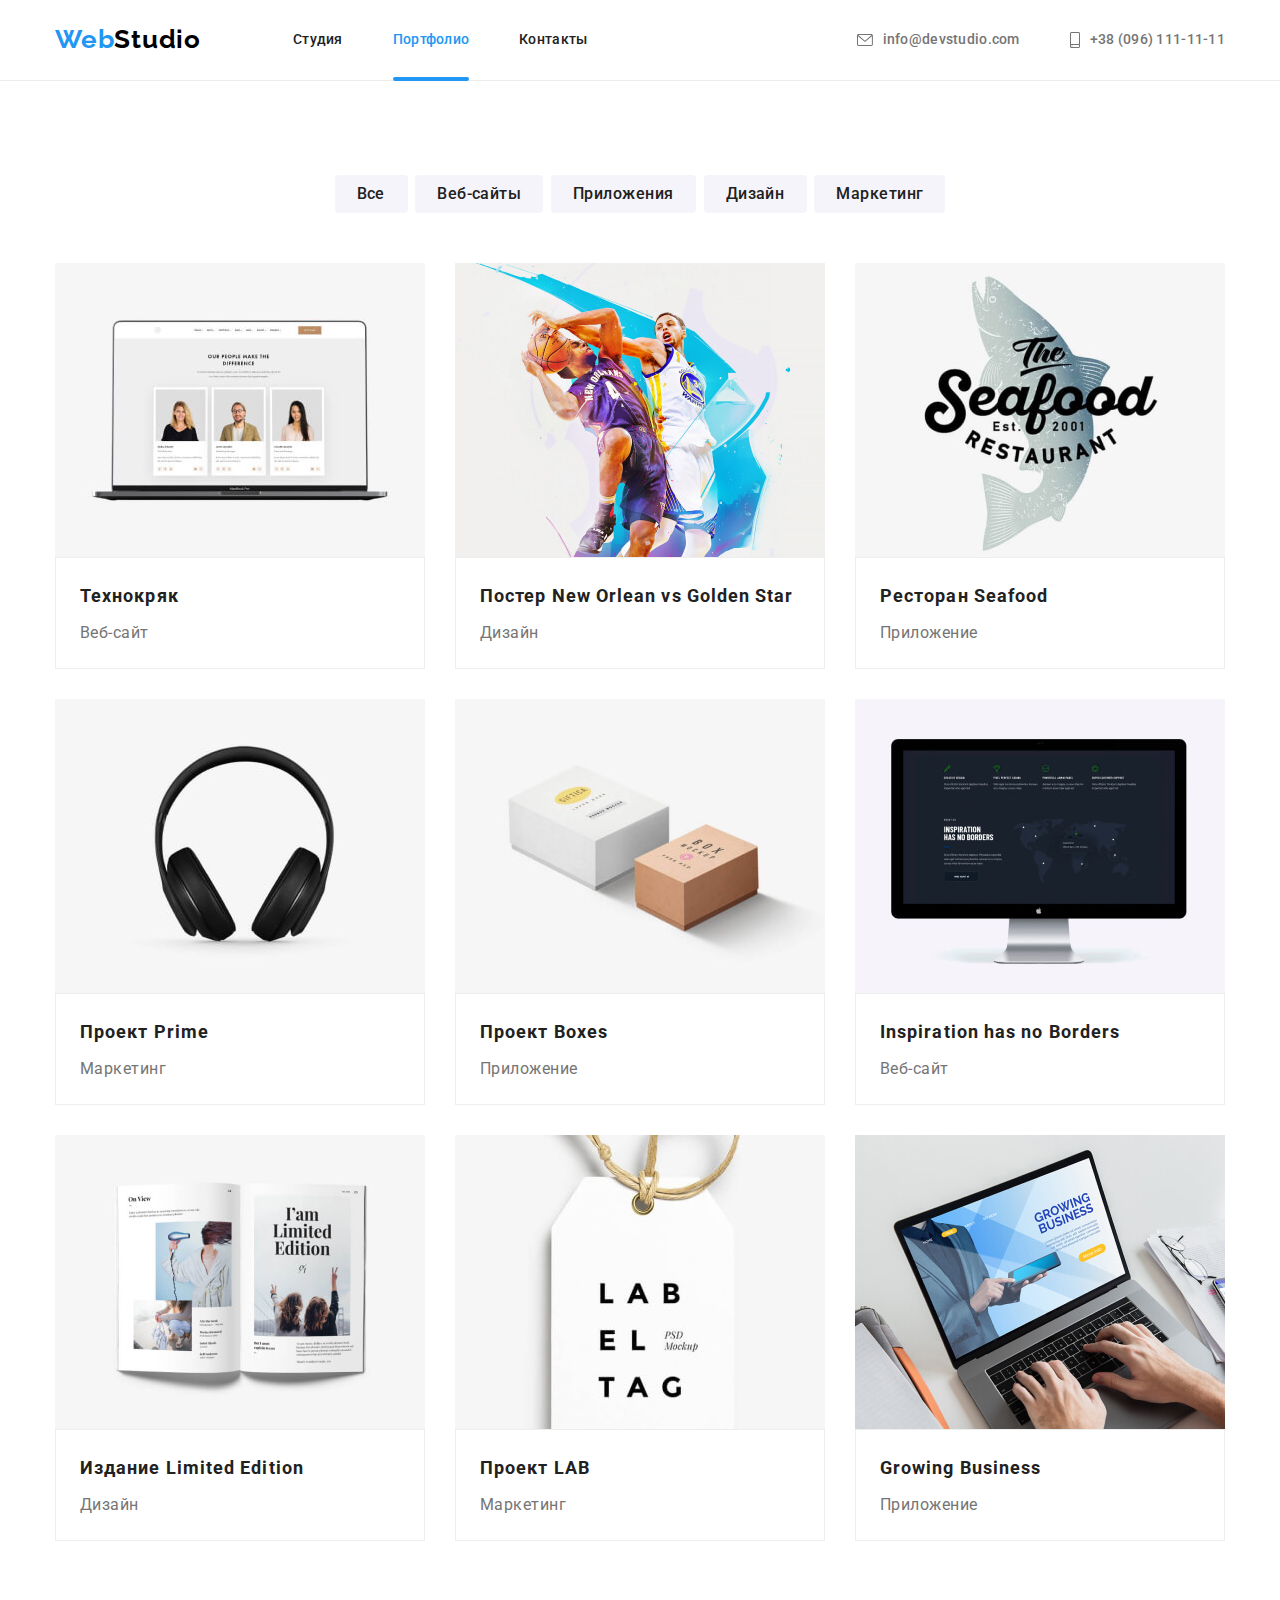
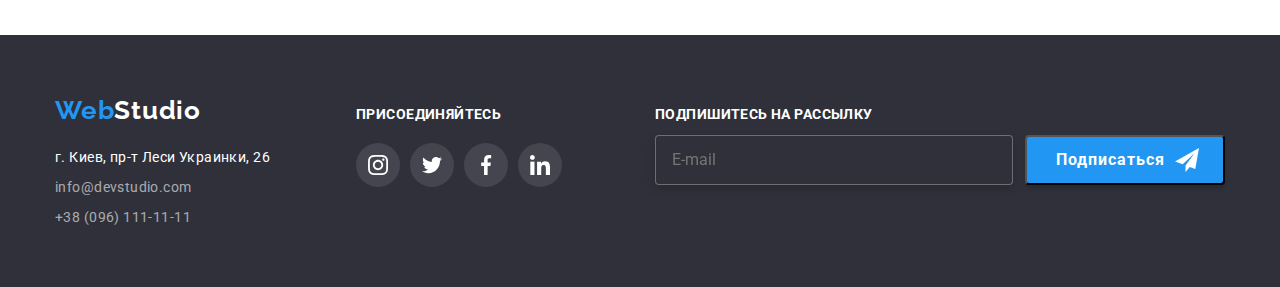
==== portfolio.html @ 071e359e "старт" ====
<!DOCTYPE html>
<html lang="ru">
  
<head>
  <meta charset="UTF-8"/>
  <meta name="viewport" content="width=device-width, 
  initial-scale=1.0"/>
  <title>Portfolio</title>
  <link rel="stylesheet" 
  href="https://cdnjs.cloudflare.com/ajax/libs/modern-normalize/1.0.0/modern-normalize.min.css">
  <link rel="preconnect" 
  href="https://fonts.gstatic.com"/>
  <link
    href="https://fonts.googleapis.com/css2?family=Oleo+Script&family=Raleway:wght@700&family=Roboto:wght@400;500;700&display=swap"
    rel="stylesheet"/>
  <link 
  rel="stylesheet" 
  href="./css/common.css" 
  />
  <link rel="stylesheet" 
  href="./css/portfolio.css" 
  />
</head>

<body class="page">
  <!-- Шапка сайта -->
  <header class="page-header">

    <div class="container">
    <nav class="nav">

      <a href="/" lang="en" class="logo link">
        <span class="logo-web">Web</span>Studio</a>
                <!--Навигация на другие страницы-->
      <ul class="nav-list list">
        <li class="nav-list-item">
          <a href="./index.html" class=" nav-link link">
            Студия</a>
        </li>
        <li class="nav-list-item">
          <a href="./portfolio.html" class="nav-link link current">
            Портфолио</a>
        </li>
        <li class="nav-list-item">
          <a href="" class="nav-link link">
            Контакты</a>
        </li>
      </ul>
         
    </nav>
    <!--контакты-->
     <address class="address">
       <ul class="address-list list">
          <li class="address-list-item">
        <!-- Ссылка на адрес электронной почты  -->
        <a href="mailto:info@devstudio.com" 
        class="link-mail">
        <svg class="icon-mail">
          <use href="./images/sprite.svg#icon-mail"></use>
        </svg>
          info@devstudio.com</a>
          </li>
          <li class="address-list-item">
        <!-- Ссылка на телефонный номер -->
        <a href="tel:+380961111111" 
        class="link-tel">
        <svg class="icon-tel">
          <use href="./images/sprite.svg#icon-smartphone"></use>
        </svg>
          +38 (096) 111-11-11</a>
          </li>
    </ul>
  </address>
  </div>

  </header>

  <main class="main">
    <!-- фильтр -->
      <section class="portfolio">
          <div class="container">
              <!-- filtr -->
              <div class=" fil">
                  <h1 class="visually-hidden">Фильтр проектов</h1>
                
                  <ul class="fil-list list">
                    <li class="fil-list-item ">
                      <button class="fil-btn fil-all" type="button">
                        Все
                      </button>
                    </li>
                    <li class="fil-list-item">
                      <button class="fil-btn fil-web" type="button">
                        Веб-сайты
                      </button>
                    </li>
                    <li class="fil-list-item">
                      <button class="fil-btn fil-applic" type="button">
                        Приложения
                      </button>
                    </li>
                    <li class="fil-list-item">
                      <button class="fil-btn fil-design" type="button">
                        Дизайн
                      </button>
                    </li>
                    <li class="fil-list-item">
                      <button class="fil-btn fil-market" type="button">
                        Маркетинг
                      </button>
                    </li>
                  </ul>
              </div>
              <!-- ==========  карточки   =========== -->
              <div class="proj">
                  <h2 class="visually-hidden">Портфолио</h2>
                
                  <ul class="proj-list list">
                    <!-- === a Монитор ноутбука с лицами === -->
                    <li class="proj-item">
                      <a class="proj-link link" href="#">
                        <div class="overlay">
                          <img src="./images/portfolio/imgtehno.jpg" 
                          alt="Монитор ноутбука с лицами" 
                          width="370" 
                          height="294" 
                          />
                          <p class="overlay-txt">
                            Технокряк это современная площадка распространения короновируса. Компании используют эту
                            платформу для цифрового шпионажа и атак на защищенные сервера конкурентов
                          </p>
                        </div>
                        

                        <div class="proj-text">
                          <h3 class="work-title">
                            Технокряк
                          </h3>
                          <p class="work-text">
                            Веб-сайт
                          </p>
                        </div>
                
                      </a>
                    </li>
                    <!-- === b Известные баскетболисты с мячем === -->
                    <li class="proj-item">
                      <a class="proj-link link" href="#">
                        <div class="overlay">
                          <img src="./images/portfolio/imgstar.jpg" 
                          alt="Известные баскетболисты с мячем" 
                          width="370" 
                          height="294" 
                          />
                          <p class="overlay-txt">
                            Технокряк это современная площадка распространения короновируса. Компании используют эту
                            платформу для цифрового шпионажа и атак на защищенные сервера конкурентов
                          </p>
                        </div>
                        

                        <div class="proj-text">
                          <h3 lang="en" class="work-title">
                            Постер New Orlean vs Golden Star</h3>
                          <p class="work-text">
                            Дизайн</p>
                        </div>
                
                      </a>
                    </li>
                    <!-- === c логотип ресторана сиафуд === -->
                    <li class="proj-item">
                      <a class="proj-link link" href="#">
                        <div class="overlay">
                          <img src="./images/portfolio/imgseafood.jpg" 
                          alt="логотип ресторана сиафуд" 
                          width="370" 
                          height="294" 
                          />
                          <p class="overlay-txt">
                            Технокряк это современная площадка распространения короновируса. Компании используют эту
                            платформу для цифрового шпионажа и атак на защищенные сервера конкурентов
                          </p>
                        </div>
                        

                        <div class="proj-text">
                          <h3 lang="en" class="work-title">
                            Ресторан Seafood</h3>
                          <p class="work-text">
                            Приложение</p>
                        </div>
                
                      </a>
                    </li>
                    <!-- === d наушники === -->
                    <li class="proj-item">
                      <a class="proj-link link" href="#">
                        <div class="overlay">
                          <img src="./images/portfolio/imgprime.jpg" 
                          alt="наушники" 
                          width="370" 
                          height="294" 
                          />
                          <p class="overlay-txt">
                            Технокряк это современная площадка распространения короновируса. Компании используют эту
                            платформу для цифрового шпионажа и атак на защищенные сервера конкурентов
                          </p>
                        </div>
                        

                        <div class="proj-text">
                          <h3 lang="en" class="work-title">
                            Проект Prime</h3>
                          <p class="work-text">
                            Маркетинг</p>
                        </div>
                
                      </a>
                    </li>
                    <!-- === e две коробки на белом фоне === -->
                    <li class="proj-item">
                      <a class=" proj-link link" href="#">
                        <div class="overlay">
                          <img src="./images/portfolio/imgboxes.jpg" 
                          alt="две коробки на белом фоне" 
                          width="370" 
                          height="294" 
                          />
                          <p class="overlay-txt">
                            Технокряк это современная площадка распространения короновируса. Компании используют эту
                            платформу для цифрового шпионажа и атак на защищенные сервера конкурентов
                          </p>
                        </div>                       
                        

                        <div class="proj-text">
                          <h3 lang="en" class="work-title">
                            Проект Boxes</h3>
                          <p class="work-text">
                            Приложение</p>
                        </div>
                
                      </a>
                    </li>
                    <!-- === f Монитор компа === -->
                    <li class="proj-item">
                      <a class="proj-link link" href="#">
                        <div class="overlay">
                          <img src="./images/portfolio/imgnobord.jpg" 
                          alt="Монитор компа" 
                          width="370" 
                          height="294" 
                          />
                          <p class="overlay-txt">
                            Технокряк это современная площадка распространения короновируса. Компании используют эту
                            платформу для цифрового шпионажа и атак на защищенные сервера конкурентов
                          </p>
                        </div>
                        

                        <div class="proj-text">
                          <h3 lang="en" class="work-title">
                            Inspiration has no Borders</h3>
                          <p class="work-text">
                            Веб-сайт</p>
                        </div>
                
                      </a>
                    </li>
                    <!-- === g раскрытый журнал === -->
                    <li class="proj-item">
                      <a class="proj-link link" href="#">
                        <div class="overlay">
                          <img src="./images/portfolio/imglimedit.jpg" 
                          alt="раскрытый журнал" 
                          width="370" 
                          height="294" 
                          />
                          <p class="overlay-txt">
                            Технокряк это современная площадка распространения короновируса. Компании используют эту
                            платформу для цифрового шпионажа и атак на защищенные сервера конкурентов
                          </p>
                        </div>
                       

                        <div class="proj-text">
                          <h3 lang="en" class="work-title">
                            Издание Limited Edition</h3>
                          <p class="work-text">
                            Дизайн
                          </p>
                        </div>
                
                      </a>
                    </li>
                    <!-- === h бирка на шнурке === -->
                    <li class="proj-item">
                      <a class="proj-link link" href="#">
                        <div class="overlay">
                          <img src="./images/portfolio/imglab.jpg" 
                          alt="бирка на шнурке" 
                          width="370" 
                          height="294" 
                          />
                          <p class="overlay-txt">
                            Технокряк это современная площадка распространения короновируса. Компании используют эту
                            платформу для цифрового шпионажа и атак на защищенные сервера конкурентов
                          </p>
                        </div>
                        

                        <div class="proj-text">
                          <h3 class="work-title">
                            Проект LAB
                          </h3>
                          <p class="work-text">
                            Маркетинг
                          </p>
                        </div>
                
                      </a>
                    </li>
                    <!-- === i Монитор ноутбука с приложением === -->
                    <li class="proj-item">
                      <a class="proj-link link" href="#">
                        <div class="overlay">
                          <img src="./images/portfolio/imgbusiness.jpg" 
                          alt="Монитор ноутбука с приложением" 
                          width="370" 
                          height="294" 
                          />
                          <p class="overlay-txt">
                            Технокряк это современная площадка распространения короновируса. Компании используют эту
                            платформу для цифрового шпионажа и атак на защищенные сервера конкурентов
                          </p>
                        </div>
                        

                        <div class="proj-text">
                          <h3 lang="en" class="work-title">
                            Growing Business
                          </h3>
                          <p class="work-text">
                            Приложение
                          </p>
                        </div>
                
                      </a>
                    </li>
                  </ul>
              </div>

          </div>


      </section>
  </main>
    <!-- Футер -->
    <footer class="footer">

      <div class="container footcontainer">
              <!-- футер лого  -->
          <div class="footlogaddress">
                <a href="/" lang="en" class="footer-logo link">
                  <span class="logo-web">Web</span>Studio
                </a>
                <div class="foot-nav">
                  <address class="footer-address">
                    <ul class="footer-address-list list">
                
                      <li class="footer-address-list-item-add">
                        <!-- Ссылка на адрес в гугл картах  -->
                        <a href="https://goo.gl/maps/7p2n6qCXevgdCQAM8" class="link-address">
                          г. Киев, пр-т Леси Украинки, 26
                        </a>
                      </li>
                
                      <li class="footer-address-list-item">
                        <!-- Ссылка на адрес электронной почты  -->
                        <a href="mailto:info@devstudio.com" class="foot-link-mail">
                          info@devstudio.com
                        </a>
                      </li>
                
                      <li class="footer-address-list-item">
                        <!-- Ссылка на телефонный номер -->
                        <a href="tel:+380961111111" class="foot-link-tel">
                          +38 (096) 111-11-11
                        </a>
                      </li>
                    </ul>
                  </address>
                </div>
          </div>
            <!--======= Ссылки в социальныж сетях ======== -->

          <div class="footsocial">
            <h3 class="footsocial-title">ПРИСОЕДИНЯЙТЕСЬ
            </h3>
            <ul class="footsocial-list list">
              <li class="footsocial-item">
                <a class="footsocial-link" href=" ">
                  <svg class="footsocial-icon">
                    <use href="./images/sprite.svg#icon-instagram">
                    </use>
                  </svg>
                </a>
              </li>
              <li class="footsocial-item">
                <a class="footsocial-link" href=" ">
                  <svg class="footsocial-icon">
                    <use href="./images/sprite.svg#icon-twitter">
                    </use>
                  </svg>
                </a>
              </li>
              <li class="footsocial-item">
                <a class="footsocial-link" href=" ">
                  <svg class="footsocial-icon">
                    <use href="./images/sprite.svg#icon-facebook">
                    </use>
                  </svg>
                </a>
              </li>
              <li class="footsocial-item">
                <a class="footsocial-link" href=" ">
                  <svg class="footsocial-icon">
                    <use href="./images/sprite.svg#icon-linkedin">
                    </use>
                  </svg>
                </a>
              </li>
            </ul>
          </div>

          <div class="footer-box">
              <form class="footer-form">
                <p class="footer-form-paragraph">
                  Подпишитесь на рассылку
                </p>
                <div class="footer-field">
                  <input type="email" name="email" 
                  id="email" class="input" placeholder="E-mail">
                  <button type="submit" class="footer-form-btn">
                    <span>Подписаться</span>
                    <svg class="icon-send">
                      <use href="./images/sprite.svg#icon-icon-send">
                      </use>
                    </svg>
                  </button> 
                </div>
                
              </form>
          </div>
      </div>
           
    </footer>
  </body>
</html>
---- css/common.css ----
:root {
  /*цвет основного текста #757575*/
  --primary-text-color: #757575;
  /* вторичный цвет  #212121 */
  --title-text-color: #212121;
  /* акцент #2196F3*/
  --accent-color: #2196f3;
  /* ==== белый цвет ======= */
  --primary-white-color: #ffffff;

  --main-font: 'Roboto', sans-serif;

  --secondary-font: 'Raleway', 'Oleo Script', sans-serif;
}
/* ============ body ========== */
body {
  background-color: var(--primary-white-color);
  color: var(--primary-text-color);
  font-family: var(--main-font);
}
/* *,
      ::after,
      ::before {margin: 0; padding: 0;}
       */
/* ul {
  list-style: none;
  text-decoration: none;
}
a {
  text-decoration: none;
  list-style: none;
} */
.list {
  list-style: none;
}
.link {
  text-decoration: none;
}

h1,
h2,
h3,
h4,
h5,
h6 {
  margin: 0;
}

ul,
ol {
  margin: 0;
  padding: 0;
}

p {
  margin: 0;
}
img {
  display: block;
}

.container {
  width: 1200px;
  /* padding: 0 15px; */
  padding-left: 15px;
  padding-right: 15px;
  margin: 0 auto;
  /* outline: 1px solid; */
  /* padding-bottom: 94px; */
}
.section {
  /* outline: 1px solid; */
  /* margin-bottom: 94px; */
  /* padding-top: 94px; */
  /* padding-bottom: 94px; */
}
.portfolio {
  padding-top: 94px;
  padding-bottom: 94px;
  /* border-left: 0px;
  border-right: 0px;
  border-top: 1px solid #ececec; */
}
/* ================ Heder ==================== */
.page-header .container {
  display: flex;
  align-items: center;
}

.page-header {
  border-bottom: 1px solid #ececec;
}

/* width: 1222px; 
    min-height: 105px;
    margin: 0 auto; */

.page-header .logo {
  margin-right: 93px;
}
.nav {
  display: flex;
  align-items: center;
  /* justify-content: space-between; */
}

.logo {
  display: block;
  width: 145px;
  padding-top: 24px;
  border: 0px;
  padding-bottom: 25px;
}
/* display: flex; */
.nav-list {
  display: flex;
  border: 0px;
  padding-top: 32px;
  padding-bottom: 32px;
  /* margin-left: 93px; */
}
.nav-list-item:not(:last-child) {
  margin-right: 50px;
}
.page-header .address {
  /* display: flex;*/
  margin-left: auto;
}

.address-list {
  display: flex;

  border: 0px;
  padding-top: 32px;
  padding-bottom: 32px;
  transition: color 250ms cubic-bezier(0.4, 0, 0.2, 1);
}
.address-list-item:not(:last-child) {
  margin-right: 50px;
}
/* =========logo========== */

.logo {
  font-family: var(--secondary-font);
  font-style: normal;
  font-weight: 700;
  font-size: 26px;
  line-height: 1.19;
  letter-spacing: 0.03em;
  color: #000000;
}
.logo-web {
  font-family: var(--secondary-font);
  font-style: normal;
  font-weight: 700;
  font-size: 26px;
  line-height: 1.19;
  letter-spacing: 0.03em;
  color: var(--accent-color);
}
/* =========logo end ========== */

/* ============ site-nav ============ */
.nav-list .link {
  display: block;
  font-weight: 500;
  font-size: 14px;
  line-height: 1.14;
  letter-spacing: 0.02em;
  color: var(--title-text-color);
  text-decoration: none;
  transition: color 250ms cubic-bezier(0.4, 0, 0.2, 1);
}

.nav-list .link:hover,
.nav-list .link:focus,
.nav-list .link:active,
.nav-list .link.current {
  color: var(--accent-color);
  /* transition: 250ms cubic-bezier(0.4, 0, 0.2, 1); */
}

.nav-list .link.current {
  position: relative;
  color: var(--accent-color);
}

.nav-list .link.current:before {
  opacity: 1;
}
/* ====== полоса под навигацией ======= */
.nav-list .link::before {
  content: '';
  display: inline-block;
  align-items: center;
  position: absolute;
  opacity: 0;
  left: 0px;
  bottom: -33px;
  width: 100%;
  height: 4px;
  background-color: var(--accent-color);
  border-radius: 2px;
}
/* ====== полоса под навигацией с анимацией при ховер ======= */
.nav-link {
  position: relative;

  display: block;
  /* padding: ; */
  color: currentColor;
  transition: color 250ms cubic-bezier(0.4, 0, 0.2, 1);
}

.nav-link::after {
  content: '';

  position: absolute;

  left: 0;
  bottom: -33px;
  display: block;
  width: 100%;
  height: 4px;
  border-radius: 2px;
  background-color: var(--accent-color);

  /* display: none; */
  /* opacity: 0; */
  transform: scale(0, 0);
  transition: transform 250ms cubic-bezier(0.4, 0, 0.2, 1);
}

.nav-link:hover::after,
.nav-link:focus:after {
  /* display: block; */
  /* opacity: 1; */
  /* width: 100%; */
  transform: scale(1, 1);
}

.link-mail {
  display: flex;
  font-style: normal;
  font-weight: 500;
  font-size: 14px;
  line-height: 1.14;
  letter-spacing: 0.02em;
  color: var(--primary-text-color); /*цвет основного текста #757575*/
  text-decoration: none;
  align-items: center;
  transition: color 250ms cubic-bezier(0.4, 0, 0.2, 1);
}

.icon-mail {
  display: block;
  width: 16px;
  height: 12px;
  fill: #757575;
  margin-right: 10px;
  transition: fill 250ms cubic-bezier(0.4, 0, 0.2, 1);
}

.link-tel {
  display: flex;
  font-style: normal;
  font-weight: 500;
  font-size: 14px;
  line-height: 1.14;
  letter-spacing: 0.02em;
  color: var(--primary-text-color); /*цвет основного текста #757575*/
  text-decoration: none;
  align-items: center;
  transition: color 250ms cubic-bezier(0.4, 0, 0.2, 1);
}

.icon-tel {
  display: block;
  width: 10px;
  height: 16px;
  margin-right: 10px;
  fill: #757575;
  transition: fill 250ms cubic-bezier(0.4, 0, 0.2, 1);
}
.address-list .link-mail:hover,
.address-list .link-mail:focus {
  color: var(--accent-color);
}

.address-list .link-tel:hover,
.address-list .link-tel:focus {
  color: var(--accent-color);
}

.icon-mail,
.icon-tel {
  fill: currentColor;
}

/* .address-list .icon-tell:focus,
.address-list .icon-tell:hover {
  fill: var(--accent-color);
}
.address-list .icon-mail:hover,
.address-list .icon-mail:focus {
  fill: var(--accent-color);
} */
/* .link-mail,
.link-tel:hover,
.link-mail,
.link-tel:focus {
  fill: var(--accent-color);
} */
.address-list .address-list-item {
  display: flex;
  align-items: center;
}

/* .link-mail,
.link-tel:hover,
.link-mail,
.link-tel :focus {
  color: var(--accent-color);
} */
/* .nav-list .link.current {
  color: var(--accent-color);
} */
/* ============ site-nav end ============ */

/* ================ Heder end ==================== */

/* =========== hero ============== */
/* перенесены в файл "main" этой же папки  */
/* =========== hero end ============== */
.visually-hidden {
  position: absolute;
  width: 1px;
  height: 1px;
  margin: -1px;
  border: 0;
  padding: 0;

  white-space: nowrap;
  clip-path: imset(100%);
  clip: rect(0 0 0 0);
}
/*== приемущества и особенности skill =====*/
/* перенесены в файл "main" этой же папки  */
/* ============ end sill =========== */

/* =====--Примеры работ--====== */
/* перенесены в файл "main" этой же папки  */
/* =====--Примеры работ end--====== */

/* ========== команда team ========== */
/* перенесены в файл "main" этой же папки  */
/* =====-- команда team end--====== */

/* =========-- Футер --=========== */
.footer {
  background-color: #2f303a;
  /* height: 252px;
  width: auto;*/

  padding-top: 60px;
  padding-bottom: 60px;
  /* outline: 3px solid; */
  /* display: block; */
}

.footcontainer {
  /* display: block; */
  align-items: baseline;
  /* margin-top: 0px; */
  /* height: 252px; */
  /* align-items: center; */
  display: flex;
  /* outline: 3px solid;  */
}

/* .footcontainer {
  outline: 3px solid;
} */

.footer-logo {
  margin-bottom: 20px;
  display: block;
  width: 145px;
  border: 0px;
  height: 31px;

  /* outline: 3px solid; */
  /* padding-top: 60px; */

  font-family: var(--secondary-font);
  font-style: normal;
  font-weight: 700;
  font-size: 26px;
  line-height: 1.19;
  letter-spacing: 0.03em;
  color: var(--primary-white-color);
}

.foot-nav {
  /* min-width: 231px;

  display: flex;
  align-items: center; */

  /* outline: 3px solid; */
}

.footer-address-list {
  min-height: 81px;
  /* padding-bottom: 60px; */

  /* outline: 3px solid; */
}
.footer-address-list-item:nth-last-child(2) {
  /* background-color: orange; */
  margin: 9px 0;
  padding: 0;
  border: 0;

  /* outline: 3px solid; */
}
.link-address {
  display: block;
  font-style: normal;
  font-weight: 400;
  font-size: 14px;
  line-height: 1.71;
  letter-spacing: 0.03em;
  text-decoration: none;
  color: var(--primary-white-color);
  width: 231px;
  height: 21px;
}

.foot-link-mail {
  display: block;
  font-style: normal;
  font-weight: 400;
  font-size: 14px;
  line-height: 1.71;
  letter-spacing: 0.03em;
  text-decoration: none;
  color: rgba(255, 255, 255, 0.6);
  width: 231px;
  height: 21px;
}
.foot-link-tel {
  display: block;
  font-style: normal;
  font-weight: 400;
  font-size: 14px;
  line-height: 1.71;
  letter-spacing: 0.03em;
  text-decoration: none;
  color: rgba(255, 255, 255, 0.6);
  width: 231px;
  height: 21px;
}

.footlogaddress {
  /* padding-top: 60px;
  padding-bottom: 60px; */
  /* height: 252px; */
  display: inline-block;
  /* outline: 1px solid; */
}

.footsocial {
  width: 206px;
  min-height: 80px;
  display: inline-block;
  margin-left: 70px;
  /* margin-top: 72px; */
  /* margin-bottom: 100px; */
  /* padding-bottom: 100px; */
  /* outline: 1px solid; */
}

.footsocial-title {
  font-weight: 700;
  font-size: 14px;
  line-height: 1.14;
  letter-spacing: 0.03em;
  text-transform: uppercase;
  margin-bottom: 20px;
  color: var(--primary-white-color);
  /* outline: 1px solid; */
}

.footsocial-icon {
  width: 20px;
  height: 20px;
  fill: var(--primary-white-color);
}

.footsocial-list {
  display: flex;

  justify-content: space-between;
  /* margin-bottom: 100px; */
}

.footsocial-link {
  display: flex;
  width: 44px;
  height: 44px;
  justify-content: center;
  align-items: center;
  background: rgba(255, 255, 255, 0.1);
  border-radius: 50%;
  transition: 250ms cubic-bezier(0.4, 0, 0.2, 1);
}
/* ========== подпишись ========= */
.footer-box {
  display: block;
  margin-left: 93px;
}
.footer-form {
  /* margin-bottom: 12px; */

  font-family: Roboto;
  font-style: normal;
  font-weight: normal;
  font-size: 16px;
  line-height: 1.25;
  /* display: flex; */
  align-items: center;
  letter-spacing: 0.03em;

  color: rgba(255, 255, 255, 0.6);
}
.footer-field {
  display: flex;
  margin-top: 12px;
  align-items: center;
  position: relative;
}
.footer-form-paragraph {
  font-style: 400;
  font-weight: 700;
  font-size: 14px;
  line-height: 1.14px;
  letter-spacing: 0.03em;
  text-transform: uppercase;
  margin-bottom: 20px;
  color: var(--primary-white-color);
}
.input {
  border: 1px solid rgba(255, 255, 255, 0.3);
  box-sizing: border-box;
  filter: drop-shadow(0px 4px 4px rgba(0, 0, 0, 0.15));
  border-radius: 4px;
  width: 358px;
  height: 50px;
  background-color: #2f303a;
  padding: 15px 16px;
  color: rgba(255, 255, 255, 0.6);
}

/* .footer-field:focus-within {

} */
/* .label {
  position: absolute;
  padding: 15px 16px;
  color: rgba(255, 255, 255, 0.6);
  transition: transform 250ms cubic-bezier(0.4, 0, 0.2, 1);
} */


/* .input:focus + .label {
  transform: translateY(-16px);
} */
/* .footer-field:focus-within .label {
  transform: translateY(-16px);
}
.input:not(:placeholder-shown) + .label {
   transform: translateY(-16px);
} */
.footer-form-btn {
  width: 200px;
  height: 50px;
  background: #2196f3; 
  box-shadow: 0px 4px 4px rgba(0, 0, 0, 0.15);
  border-radius: 4px;
  padding-top: 10px;
  padding-bottom: 10px;
  padding-left: 29px;
  display: flex;
  align-items: center;
  text-align: center;
  letter-spacing: 0.06em;

  color: #ffffff;
  margin-left: 12px;

  font-family: Roboto;
  font-style: normal;
  font-weight: bold;
  font-size: 16px;
  line-height: 1.875;
}
.icon-send {
  width: 24px;
  height: 24px;
  margin-left: 10px;
  fill: white;
  

}
}
/* =========-- Футер end --=========== */

/* ==============WORK=========== */

.navigation-list-link.current {
  color: var(--accent-color);
}

.footsocial-link:hover,
.footsocial-link:focus {
  background-color: var(--accent-color);
  cursor: pointer;
  display: flex;
  align-items: center;
  letter-spacing: 0.03em;
  font-family: Roboto;
  font-style: normal;
  font-weight: normal;
  font-size: 16px;
  line-height: 1.25;
}
/* =======portfolio filtr=========== */
/* .portfolio-list {
  display: flex;
} */

/* projects */
---- css/portfolio.css ----
/* .portfolio {
  margin: 94px 0;
  border: 0;
} */
/* ===============filtr========== */
.fil {
  width: 611px;
  height: 54px;
  border: 0;
  margin: 0 auto 34px;
}
.fil-list {
  display: flex;
  border: 0;

  /* height: 54px; */
  justify-content: space-between;
}

.fil-all {
  min-width: 73px;
}

.fil-web {
  min-width: 128px;
}

.fil-applic {
  min-width: 145px;
}

.fil-design {
  min-width: 103px;
}
.fil-market {
  min-width: 130px;
}
.fil-btn {
  height: 38px;
  cursor: pointer;
  border: 0;
  border-radius: 4px;
  padding: 6px 22px;

  /* height: 38; */

  font-weight: 500;
  font-size: 16px;
  line-height: 1.625;
  letter-spacing: 0.03em;
  text-align: center;

  display: flex;
  justify-content: space-between;
  color: var(--title-text-color);
  background-color: #f5f4fa;
  transition: 250ms cubic-bezier(0.4, 0, 0.2, 1);
}
.fil-list :hover,
.fil-list :focus {
  color: var(--primary-white-color);
  background-color: var(--accent-color);
  border-radius: 4px;
  border: 0;
  box-shadow: 0px 3px 1px rgba(0, 0, 0, 0.1), 0px 1px 2px rgba(0, 0, 0, 0.08),
    0px 2px 2px rgba(0, 0, 0, 0.12);
}
/* ===============filtr end========== */
/* ===============project================ */
.proj-list {
  display: flex;
  flex-wrap: wrap;
  margin-left: -30px;
  margin-top: -30px;
}
.proj-list > .proj-item {
  margin-left: 30px;
  margin-top: 30px;
  flex-basis: calc(100% / 3 -30px);
  border: 0;
  display: block;
  /* box-sizing: border-box; */
}
.proj-text {
  border: 01px solid #eeeeee;
  padding: 20px 24px;
}
.work-text {
  border: 0;
  margin-top: 4px;
}
.work-title {
  font-weight: 700;
  font-size: 18px;
  line-height: 2;
  letter-spacing: 0.06em;
  color: var(--title-text-color);
}

.work-text {
  font-weight: 400;
  font-size: 16px;
  line-height: 1.87;
  letter-spacing: 0.03em;
  color: var(--primary-text-color);
}
.proj-link {
  display: inline-block;
}
.proj-link:hover,
.proj-link:focus {
  box-shadow: 0px 1px 1px rgba(0, 0, 0, 0.12), 0px 4px 4px rgba(0, 0, 0, 0.06),
    1px 4px 6px rgba(0, 0, 0, 0.16);
}
/* =======оверлей карточек======= */
.overlay {
  display: block;
  position: relative;
  overflow: hidden;
  /* */
  /* outline: 1px solid; */
}

.overlay-txt {
  position: absolute;
  top: 0;
  left: 0;
  width: 100%;
  height: 100%;

  padding: 63px 24px;

  background: rgba(33, 150, 243, 0.9);
  font-family: Roboto;
  font-style: normal;
  font-weight: normal;
  font-size: 18px;
  line-height: 1.56;
  letter-spacing: 0.03em;
  color: #ffffff;
  transform: translateY(100%);
  transition: transform 250ms cubic-bezier(0.4, 0, 0.2, 1);

  /* outline: 1px solid; */
}

.proj-link:hover .overlay-txt,
.proj-link:focus .overlay-txt {
  transform: translate(0%);
}
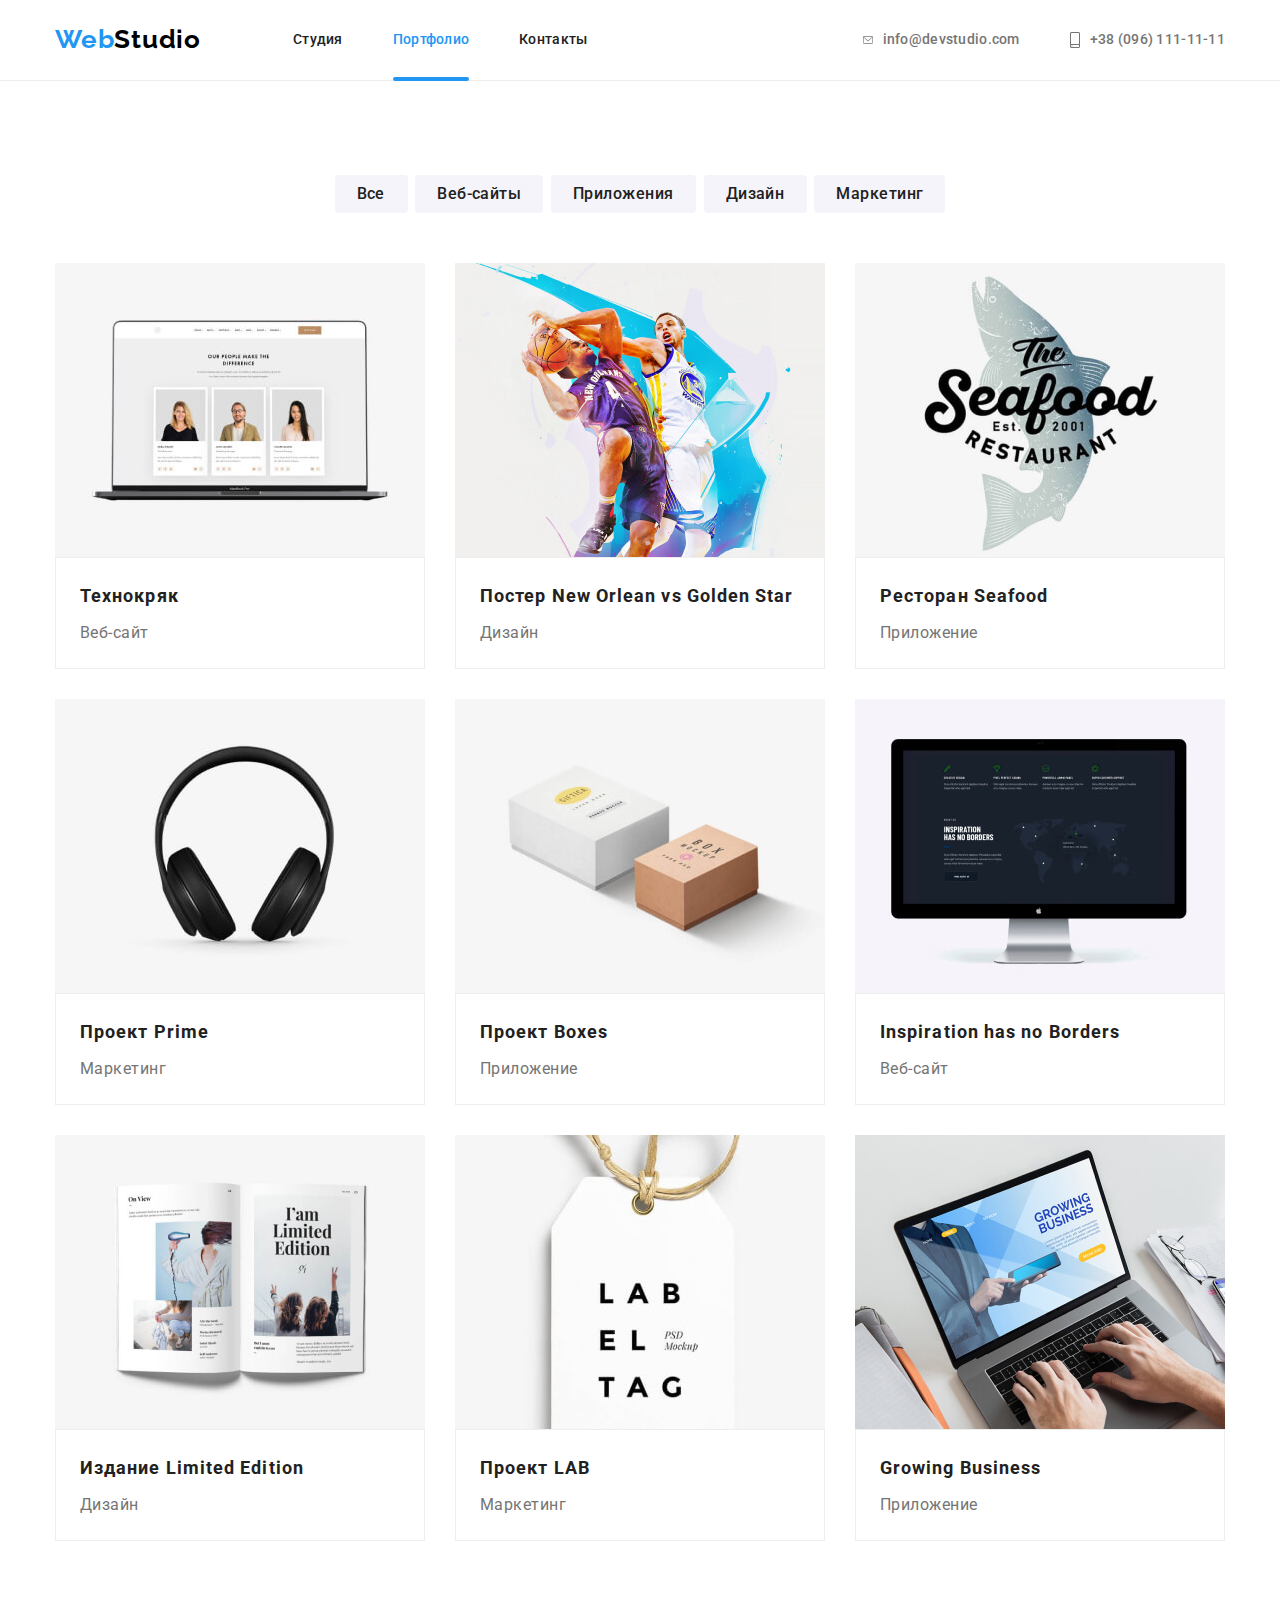
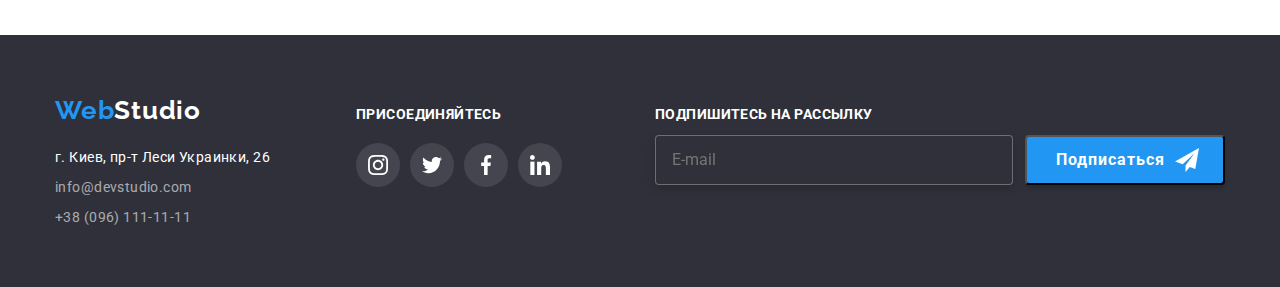
==== commit 3c4cffbd: "сасс" ====
--- a/portfolio.html
+++ b/portfolio.html
@@ -15,10 +15,10 @@
     rel="stylesheet"/>
   <link 
   rel="stylesheet" 
-  href="./css/common.css" 
+  href="./css/main.min.css" 
   />
   <link rel="stylesheet" 
-  href="./css/portfolio.css" 
+  href="./css/portfolio.min.css"
   />
 </head>
 
@@ -85,27 +85,27 @@
                 
                   <ul class="fil-list list">
                     <li class="fil-list-item ">
-                      <button class="fil-btn fil-all" type="button">
+                      <button class="btn-fil fil-all" type="button">
                         Все
                       </button>
                     </li>
                     <li class="fil-list-item">
-                      <button class="fil-btn fil-web" type="button">
+                      <button class="btn-fil fil-web" type="button">
                         Веб-сайты
                       </button>
                     </li>
                     <li class="fil-list-item">
-                      <button class="fil-btn fil-applic" type="button">
+                      <button class="btn-fil fil-applic" type="button">
                         Приложения
                       </button>
                     </li>
                     <li class="fil-list-item">
-                      <button class="fil-btn fil-design" type="button">
+                      <button class="btn-fil fil-design" type="button">
                         Дизайн
                       </button>
                     </li>
                     <li class="fil-list-item">
-                      <button class="fil-btn fil-market" type="button">
+                      <button class="btn-fil fil-market" type="button">
                         Маркетинг
                       </button>
                     </li>
@@ -442,7 +442,7 @@
                 <div class="footer-field">
                   <input type="email" name="email" 
                   id="email" class="input" placeholder="E-mail">
-                  <button type="submit" class="footer-form-btn">
+                  <button type="submit" class="btn-footer-form">
                     <span>Подписаться</span>
                     <svg class="icon-send">
                       <use href="./images/sprite.svg#icon-icon-send">
--- a/css/main.min.css
+++ b/css/main.min.css
@@ -0,0 +1,2 @@
+.visually-hidden{position:absolute !important;clip:rect(1px 1px 1px 1px);clip:rect(1px, 1px, 1px, 1px);clip-path:imset(100%);padding:0 !important;border:0 !important;height:1px !important;width:1px !important;overflow:hidden;margin:-1px;white-space:nowrap}:root{--primary-text-color: #757575;--title-text-color: #212121;--accent-color: #2196f3;--primary-white-color: #ffffff;--main-font: 'Roboto', sans-serif;--secondary-font: 'Raleway', 'Oleo Script', sans-serif;--time-fn: cubic-bezier(0.4, 0, 0.2, 1)}body{background-color:var(--primary-white-color);color:var(--primary-text-color);font-family:var(--main-font)}.list{list-style:none}.link{text-decoration:none}h1,h2,h3,h4,h5,h6{margin:0}ul,ol{margin:0;padding:0}p{margin:0}img{display:block}.container{width:1200px;padding-left:15px;padding-right:15px;margin:0 auto}.hero-title{font-weight:900;font-size:44px;line-height:1.36;text-align:center;letter-spacing:0.06em;text-transform:uppercase;width:696px;margin:auto;color:var(--primary-white-color)}.logo{display:block;width:145px;border:0px;padding-top:24px;padding-bottom:25px;font-family:var(--secondary-font);font-style:normal;font-weight:700;font-size:26px;line-height:1.19;letter-spacing:0.03em;color:#000000}.logo-web{font-family:var(--secondary-font);font-style:normal;font-weight:700;font-size:26px;line-height:1.19;letter-spacing:0.03em;color:var(--accent-color)}.footer-logo{display:block;width:145px;border:0px;height:31px;margin-bottom:20px;font-family:var(--secondary-font);font-style:normal;font-weight:700;font-size:26px;line-height:1.19;letter-spacing:0.03em;color:var(--primary-white-color)}.nav{display:flex;align-items:center}.nav-link{position:relative;display:block;color:currentColor;transition:color 250ms var(--time-fn)}.nav-link::after{content:'';position:absolute;left:0;bottom:-33px;display:block;width:100%;height:4px;border-radius:2px;background-color:var(--accent-color);transform:scale(0, 0);transition:transform 250ms var(--time-fn)}.nav-link:hover::after,.nav-link:focus::after{transform:scale(1, 1)}.nav-list{display:flex;border:0px;padding-top:32px;padding-bottom:32px}.nav-list .link{display:block;font-weight:500;font-size:14px;line-height:1.14;letter-spacing:0.02em;color:var(--title-text-color);text-decoration:none;transition:color 250ms var(--time-fn)}.nav-list .link:hover,.nav-list .link:focus,.nav-list .link:active,.nav-list .link.current{color:var(--accent-color)}.nav-list .link.current{position:relative;color:var(--accent-color)}.nav-list .link.current:before{opacity:1}.nav-list .link::before{content:'';display:inline-block;align-items:center;position:absolute;opacity:0;left:0px;bottom:-33px;width:100%;height:4px;background-color:var(--accent-color);border-radius:2px}.nav-list-item:not(:last-child){margin-right:50px}.address-list{display:flex;border:0px;padding-top:32px;padding-bottom:32px;transition:color 250ms var(--time-fn)}.address-list .address-list-item{display:flex;align-items:center}.address-list-item:not(:last-child){margin-right:50px}.link-mail,.link-tel{display:flex;font-style:normal;font-weight:500;font-size:14px;line-height:1.14;letter-spacing:0.02em;color:var(--primary-text-color);text-decoration:none;align-items:center;transition:color 250ms var(--time-fn)}.address-list .link-mail:hover,.address-list .link-mail:focus,.address-list .link-tel:hover,.address-list .link-tel:focus{color:var(--accent-color)}.icon-tel,.icon-mail{display:block;width:10px;height:16px;margin-right:10px;fill:#757575;transition:fill 250ms var(--time-fn);fill:currentColor}.btn-hero-modal{min-width:200px;height:50px;border:0;cursor:pointer;border-radius:4px;font-weight:700;font-size:16px;line-height:1.87;letter-spacing:0.06em;margin:auto;margin-top:30px;display:flex;align-items:center;text-align:center;padding:10px 32px;box-shadow:0px 4px 4px rgba(0,0,0,0.15);color:var(--primary-white-color);background-color:var(--accent-color)}.btn-modal-form{font-family:inherit;font-style:400;font-weight:700;font-size:16px;line-height:1.87;display:flex;justify-content:space-between;margin:0 auto;align-items:center;text-align:center;text-decoration:none;letter-spacing:0.06em;box-shadow:0px 4px 4px rgba(0,0,0,0.15);border-radius:4px;padding-bottom:10px;padding-top:10px;padding-right:55px;padding-left:55px;color:var(--primary-white-color);background-color:var(--accent-color);border:1px solid transparent;cursor:pointer;transition:background-color 250ms var(--time-fn)}.btn-modal-form:hover,.btn-modal-form:focus{background-color:var(--accent-color);color:var(--primary-white-color)}.btn-modal-close{position:absolute;top:8px;right:8px;width:30px;height:30px;justify-content:center;align-items:center;border-radius:50%;background-color:var(--primary-white-color);border:1px solid rgba(0,0,0,0.1);cursor:pointer;transition:fill 250ms var(--time-fn)}.btn-modal-close:hover .icon-close-btn,.btn-modal-close:focus .icon-close-btn{fill:var(--accent-color)}.icon-close-btn{width:18px;height:18px}.backdrop{position:fixed;left:0;top:-1px;z-index:100;width:100%;height:100vh;background-color:rgba(0,0,0,0.2);transition:transform 250ms var(--time-fn)}.backdrop.is-hidden{transition:all 250ms var(--time-fn) 250ms}.modal{position:absolute;top:50%;left:50%;width:528px;height:581px;background-color:var(--primary-white-color);transform:translate(-50%, -50%) scale(1);transition:transform 250ms var(--time-fn) 250ms;padding:40px;border-radius:4px}.backdrop.is-hidden .modal{transform:translate(-50%, -50%) scale(0);transition:transform 250ms var(--time-fn) 250ms}.is-hidden{opacity:0;visibility:hidden;pointer-events:none}.modal-form{display:flex;flex-direction:column;height:501px}.modal-text{margin-bottom:12px;font-family:Roboto;font-style:normal;font-weight:bold;font-size:20px;line-height:1.15;text-align:center;letter-spacing:0.03em;color:#212121}.form-field{height:58px;margin-bottom:10px;display:block;font-family:Roboto;font-style:normal;font-weight:400;font-size:12px;line-height:1.67;letter-spacing:0.01em;color:var(--primary-text-color)}.textarea{height:138px;margin-bottom:0px;display:block;font-family:Roboto;font-style:normal;font-weight:400;font-size:12px;line-height:1.67;letter-spacing:0.01em;color:#757575}.form-input{width:100%;height:40px;padding-left:42px;border-radius:4px;border:1px solid rgba(33,33,33,0.2)}.form-input:focus,.form-input:hover{outline:none;border-color:var(--accent-color)}.form-wraper{position:relative;display:block;margin-top:4px}.form-icon{position:absolute;display:block;width:18px;height:18px;left:12px;top:50%;transform:translateY(-50%);transition:fill 250ms var(--time-fn);fill:var(--title-text-color)}.form-input:focus+.form-icon,.form-input:hover+.form-icon{fill:var(--accent-color)}.comment{position:relative;font-family:Roboto;font-style:normal;font-weight:normal;font-size:14px;line-height:1.14;letter-spacing:0.01em;display:flex;width:100%;height:120px;border-radius:4px;margin-top:4px;padding:12px 16px;border:1px solid rgba(33,33,33,0.2);resize:none;margin-bottom:20px;transition:border-color 250ms var(--time-fn)}.comment:focus,.comment:hover{outline:none;border-color:var(--accent-color)}.comment::placeholder{color:rgba(117,117,117,0.5)}.checkbox-accept{display:flex;align-items:center;margin-bottom:30px;margin-top:20px;font-family:Roboto;font-style:normal;font-weight:400;font-size:14px;line-height:1.71;letter-spacing:0.03em;color:var(--primary-text-color);padding-left:14px;transition:border-color 250ms var(--time-fn),background-color 250ms var(--time-fn)}.checkbox-accept::before{display:flex;content:'';width:16px;height:15px;border-radius:2px;border:2px solid var(--title-text-color);margin-right:8px}.form-policy:checked+.checkbox-accept::before{background-image:url(../images/iconcheck.svg);border-color:var(--accent-color);background-color:var(--accent-color);background-size:contain;background-origin:content-box}.contract-link{text-decoration:underline;text-decoration-skip-ink:none;color:var(--accent-color)}.features-item .section-features-title{width:270px;height:16px;font-weight:700;font-size:14px;line-height:1.14;letter-spacing:0.03em;text-transform:uppercase;color:var(--title-text-color)}.features-text{width:270px;height:75px;margin-top:10px;font-weight:400;font-size:14px;line-height:1.71;letter-spacing:0.03em;color:var(--primary-text-color)}.icon-antenna::before{background-image:url("../images/icon/antenna.svg")}.icon-clock::before{background-image:url("../images/icon/clock.svg")}.icon-diagram::before{background-image:url("../images/icon/diagram.svg")}.icon-astronaut::before{background-image:url("../images/icon/astronaut.svg")}.section-title-about,.section-title-team{font-weight:700;font-size:36px;line-height:1.16;text-align:center;letter-spacing:0.03em;color:var(--title-text-color)}.work-info{width:fit-content;font-style:400;font-weight:700;font-size:14px;line-height:1.14px;text-align:center;letter-spacing:0.03em;text-transform:uppercase;color:var(--primary-white-color)}.btn-fil{height:38px;cursor:pointer;border:0;border-radius:4px;padding:6px 22px;font-weight:500;font-size:16px;line-height:1.625;letter-spacing:0.03em;text-align:center;display:flex;justify-content:space-between;color:var(--title-text-color);background-color:#f5f4fa;transition:250ms var(--time-fn)}.social-list-link{display:flex;justify-content:center;align-items:center;width:44px;height:44px;border-radius:50%;background-color:#ffffff;margin-right:10px;transition:250ms var(--time-fn)}.social-list-link:hover .social-list-icon,.social-list-link:focus .social-list-icon{fill:#ffffff}.social-list-link:hover,.social-list-link:focus{background-color:var(--accent-color)}.proj-link{display:inline-block}.proj-link:hover,.proj-link:focus{box-shadow:0px 1px 1px rgba(0,0,0,0.12),0px 4px 4px rgba(0,0,0,0.06),1px 4px 6px rgba(0,0,0,0.16)}.proj-link:hover .overlay-txt,.proj-link:focus .overlay-txt{transform:translate(0%)}.btn-footer-form{width:200px;height:50px;background:var(--accent-color);box-shadow:0px 4px 4px rgba(0,0,0,0.15);border-radius:4px;padding-top:10px;padding-bottom:10px;padding-left:29px;display:flex;align-items:center;text-align:center;letter-spacing:0.06em;color:var(--primary-white-color);margin-left:12px;font-family:Roboto;font-style:normal;font-weight:bold;font-size:16px;line-height:1.875}.icon-send{width:24px;height:24px;margin-left:10px;fill:white}.overlay{display:block;position:relative;overflow:hidden}.overlay-txt{position:absolute;top:0;left:0;width:100%;height:100%;padding:63px 24px;background:rgba(33,150,243,0.9);font-family:Roboto;font-style:normal;font-weight:normal;font-size:18px;line-height:1.56;letter-spacing:0.03em;color:var(--primary-white-color);transform:translateY(100%);transition:transform 250ms var(--time-fn)}.page-header{border-bottom:1px solid #ececec}.page-header .container{display:flex;align-items:center}.page-header .logo{margin-right:93px}.page-header .address{margin-left:auto}.hero{margin-left:auto;margin-right:auto;max-width:1600px;min-height:600px;background-color:#2f303a;background-image:linear-gradient(rgba(47,48,58,0.4), rgba(47,48,58,0.4)),url("../images/hero.jpg");background-repeat:no-repeat;background-position:center;background-size:cover;display:flex;justify-content:center;align-items:center}.features{padding-top:94px;padding-bottom:94px}.features-list{display:flex}.features-item:not(:last-child){margin-right:30px}.features-item::before{content:'';display:block;height:120px;background-repeat:no-repeat;background-position:center;background-color:#f5f4fa;border-radius:4px;margin-bottom:30px}.work{padding-bottom:94px}.work-list{display:flex;margin-top:50px}.work-list .work-img{position:relative}.work-list .work-img:not(:last-child){margin-right:30px;padding:0;border:0}.workart{position:relative;left:0;bottom:0;width:100%;display:inline-flex;justify-content:center;align-items:center;position:absolute;max-width:370px;min-height:70px;background:rgba(47,48,58,0.8)}.section-team{padding-top:94px;padding-bottom:94px;background-color:#f5f4fa}.social-list{display:flex;width:206px;height:44px;margin:auto}.social-list-icon{width:20px;height:20px;fill:#afb1b8}.section-title-team{padding-bottom:50px}.work-list-team{display:flex;justify-content:space-between}.work-list-team .team-name{font-weight:500;font-size:16px;line-height:1.18;letter-spacing:0.03em;color:var(--title-text-color);text-align:center}.team-name{margin-bottom:10px}.work-list-content{padding-top:30px;padding-bottom:16px}.team-position{margin-bottom:16px;margin-left:auto;margin-right:auto;min-width:130px;height:19px;font-weight:400;font-size:16px;line-height:1.18;letter-spacing:0.03em;color:var(--primary-text-color);text-align:center}.work-team{width:270px;min-height:428px;background-color:var(--primary-white-color);box-shadow:0px 1px 3px rgba(0,0,0,0.12),0px 1px 1px rgba(0,0,0,0.14),0px 2px 1px rgba(0,0,0,0.2);border-radius:0px 0px 4px 4px}.regular{padding-top:94px;padding-bottom:94px}.regular-title{font-weight:700;font-size:36px;line-height:1.16;text-align:center;letter-spacing:0.03em;margin-bottom:50px;color:var(--title-text-color)}.regular-icon{transition:250ms var(--time-fn)}.regular .regular-list{display:flex;justify-content:space-between;align-items:center;transition:250ms var(--time-fn)}.regular .regular-list-item{display:flex;width:170px;height:90px;border:1px solid #afb1b8;box-sizing:border-box;border-radius:4px;justify-content:center;align-items:center;transition:250ms var(--time-fn)}.regular .regular-list-item:hover,.regular .regular-list-item:focus{border-color:var(--accent-color);cursor:pointer}.regular .regular-list-item:hover .regular-icon,.regular .regular-list-item:focus .regular-icon{fill:var(--accent-color)}.regular .regular-list-link:focus{fill:var(--accent-color)}.regular .regular-list-link{display:flex;justify-content:center;align-items:center;width:170px;height:90px;fill:#afb1b8;transition:250ms var(--time-fn)}.footer{background-color:#2f303a;padding-top:60px;padding-bottom:60px;display:block}.footcontainer{align-items:baseline;display:flex}.footer-address-list{min-height:81px}.footer-address-list-item:nth-last-child(2){margin:9px 0;padding:0;border:0}.link-address{display:block;font-style:normal;font-weight:400;font-size:14px;line-height:1.71;letter-spacing:0.03em;text-decoration:none;color:var(--primary-white-color);width:231px;height:21px}.foot-link-mail{display:block;font-style:normal;font-weight:400;font-size:14px;line-height:1.71;letter-spacing:0.03em;text-decoration:none;color:rgba(255,255,255,0.6);width:231px;height:21px}.foot-link-tel{display:block;font-style:normal;font-weight:400;font-size:14px;line-height:1.71;letter-spacing:0.03em;text-decoration:none;color:rgba(255,255,255,0.6);width:231px;height:21px}.footlogaddress{display:inline-block}.footsocial{width:206px;min-height:80px;display:inline-block;margin-left:70px}.footsocial-title{font-weight:700;font-size:14px;line-height:1.14;letter-spacing:0.03em;text-transform:uppercase;margin-bottom:20px;color:var(--primary-white-color)}.footsocial-icon{width:20px;height:20px;fill:var(--primary-white-color)}.footsocial-list{display:flex;justify-content:space-between}.footsocial-link{display:flex;width:44px;height:44px;justify-content:center;align-items:center;background:rgba(255,255,255,0.1);border-radius:50%;transition:250ms var(--time-fn)}.footer-box{display:block;margin-left:93px}.footer-form{font-family:Roboto;font-style:normal;font-weight:normal;font-size:16px;line-height:1.25;align-items:center;letter-spacing:0.03em;color:rgba(255,255,255,0.6)}.footer-field{display:flex;margin-top:12px;align-items:center;position:relative}.footer-form-paragraph{font-style:400;font-weight:700;font-size:14px;line-height:1.14px;letter-spacing:0.03em;text-transform:uppercase;margin-bottom:20px;color:var(--primary-white-color)}.input{border:1px solid rgba(255,255,255,0.3);box-sizing:border-box;filter:drop-shadow(0px 4px 4px rgba(0,0,0,0.15));border-radius:4px;width:358px;height:50px;background-color:#2f303a;padding:15px 16px;color:rgba(255,255,255,0.6)}.navigation-list-link.current{color:var(--accent-color)}.footsocial-link:hover,.footsocial-link:focus{background-color:var(--accent-color);cursor:pointer;display:flex;align-items:center;letter-spacing:0.03em;font-family:Roboto;font-style:normal;font-weight:normal;font-size:16px;line-height:1.25}
+/*# sourceMappingURL=main.min.css.map */--- a/css/portfolio.min.css
+++ b/css/portfolio.min.css
@@ -0,0 +1,2 @@
+.visually-hidden{position:absolute !important;clip:rect(1px 1px 1px 1px);clip:rect(1px, 1px, 1px, 1px);clip-path:imset(100%);padding:0 !important;border:0 !important;height:1px !important;width:1px !important;overflow:hidden;margin:-1px;white-space:nowrap}:root{--primary-text-color: #757575;--title-text-color: #212121;--accent-color: #2196f3;--primary-white-color: #ffffff;--main-font: 'Roboto', sans-serif;--secondary-font: 'Raleway', 'Oleo Script', sans-serif;--time-fn: cubic-bezier(0.4, 0, 0.2, 1)}body{background-color:var(--primary-white-color);color:var(--primary-text-color);font-family:var(--main-font)}.list{list-style:none}.link{text-decoration:none}h1,h2,h3,h4,h5,h6{margin:0}ul,ol{margin:0;padding:0}p{margin:0}img{display:block}.container{width:1200px;padding-left:15px;padding-right:15px;margin:0 auto}.logo{display:block;width:145px;border:0px;padding-top:24px;padding-bottom:25px;font-family:var(--secondary-font);font-style:normal;font-weight:700;font-size:26px;line-height:1.19;letter-spacing:0.03em;color:#000000}.logo-web{font-family:var(--secondary-font);font-style:normal;font-weight:700;font-size:26px;line-height:1.19;letter-spacing:0.03em;color:var(--accent-color)}.footer-logo{display:block;width:145px;border:0px;height:31px;margin-bottom:20px;font-family:var(--secondary-font);font-style:normal;font-weight:700;font-size:26px;line-height:1.19;letter-spacing:0.03em;color:var(--primary-white-color)}.proj-list{display:flex;flex-wrap:wrap;margin-left:-30px;margin-top:-30px}.proj-list>.proj-item{margin-left:30px;margin-top:30px;flex-basis:calc(100% / 3 -30px);border:0;display:block}.proj-text{border:01px solid #eeeeee;padding:20px 24px}.work-title{font-weight:700;font-size:18px;line-height:2;letter-spacing:0.06em;color:var(--title-text-color)}.work-text{font-weight:400;font-size:16px;line-height:1.87;letter-spacing:0.03em;color:var(--primary-text-color);border:0;margin-top:4px}.fil{width:611px;height:54px;border:0;margin:0 auto 34px}.fil-list{display:flex;border:0;justify-content:space-between}.fil-list :hover,.fil-list :focus{color:var(--primary-white-color);background-color:var(--accent-color);border-radius:4px;border:0;box-shadow:0px 3px 1px rgba(0,0,0,0.1),0px 1px 2px rgba(0,0,0,0.08),0px 2px 2px rgba(0,0,0,0.12)}.fil-all{min-width:73px}.fil-web{min-width:128px}.fil-applic{min-width:145px}.fil-design{min-width:103px}.fil-market{min-width:130px}.portfolio{padding-top:94px;padding-bottom:94px}.footer{background-color:#2f303a;padding-top:60px;padding-bottom:60px;display:block}.footcontainer{align-items:baseline;display:flex}.footer-address-list{min-height:81px}.footer-address-list-item:nth-last-child(2){margin:9px 0;padding:0;border:0}.link-address{display:block;font-style:normal;font-weight:400;font-size:14px;line-height:1.71;letter-spacing:0.03em;text-decoration:none;color:var(--primary-white-color);width:231px;height:21px}.foot-link-mail{display:block;font-style:normal;font-weight:400;font-size:14px;line-height:1.71;letter-spacing:0.03em;text-decoration:none;color:rgba(255,255,255,0.6);width:231px;height:21px}.foot-link-tel{display:block;font-style:normal;font-weight:400;font-size:14px;line-height:1.71;letter-spacing:0.03em;text-decoration:none;color:rgba(255,255,255,0.6);width:231px;height:21px}.footlogaddress{display:inline-block}.footsocial{width:206px;min-height:80px;display:inline-block;margin-left:70px}.footsocial-title{font-weight:700;font-size:14px;line-height:1.14;letter-spacing:0.03em;text-transform:uppercase;margin-bottom:20px;color:var(--primary-white-color)}.footsocial-icon{width:20px;height:20px;fill:var(--primary-white-color)}.footsocial-list{display:flex;justify-content:space-between}.footsocial-link{display:flex;width:44px;height:44px;justify-content:center;align-items:center;background:rgba(255,255,255,0.1);border-radius:50%;transition:250ms var(--time-fn)}.footer-box{display:block;margin-left:93px}.footer-form{font-family:Roboto;font-style:normal;font-weight:normal;font-size:16px;line-height:1.25;align-items:center;letter-spacing:0.03em;color:rgba(255,255,255,0.6)}.footer-field{display:flex;margin-top:12px;align-items:center;position:relative}.footer-form-paragraph{font-style:400;font-weight:700;font-size:14px;line-height:1.14px;letter-spacing:0.03em;text-transform:uppercase;margin-bottom:20px;color:var(--primary-white-color)}.input{border:1px solid rgba(255,255,255,0.3);box-sizing:border-box;filter:drop-shadow(0px 4px 4px rgba(0,0,0,0.15));border-radius:4px;width:358px;height:50px;background-color:#2f303a;padding:15px 16px;color:rgba(255,255,255,0.6)}.navigation-list-link.current{color:var(--accent-color)}.footsocial-link:hover,.footsocial-link:focus{background-color:var(--accent-color);cursor:pointer;display:flex;align-items:center;letter-spacing:0.03em;font-family:Roboto;font-style:normal;font-weight:normal;font-size:16px;line-height:1.25}
+/*# sourceMappingURL=portfolio.min.css.map */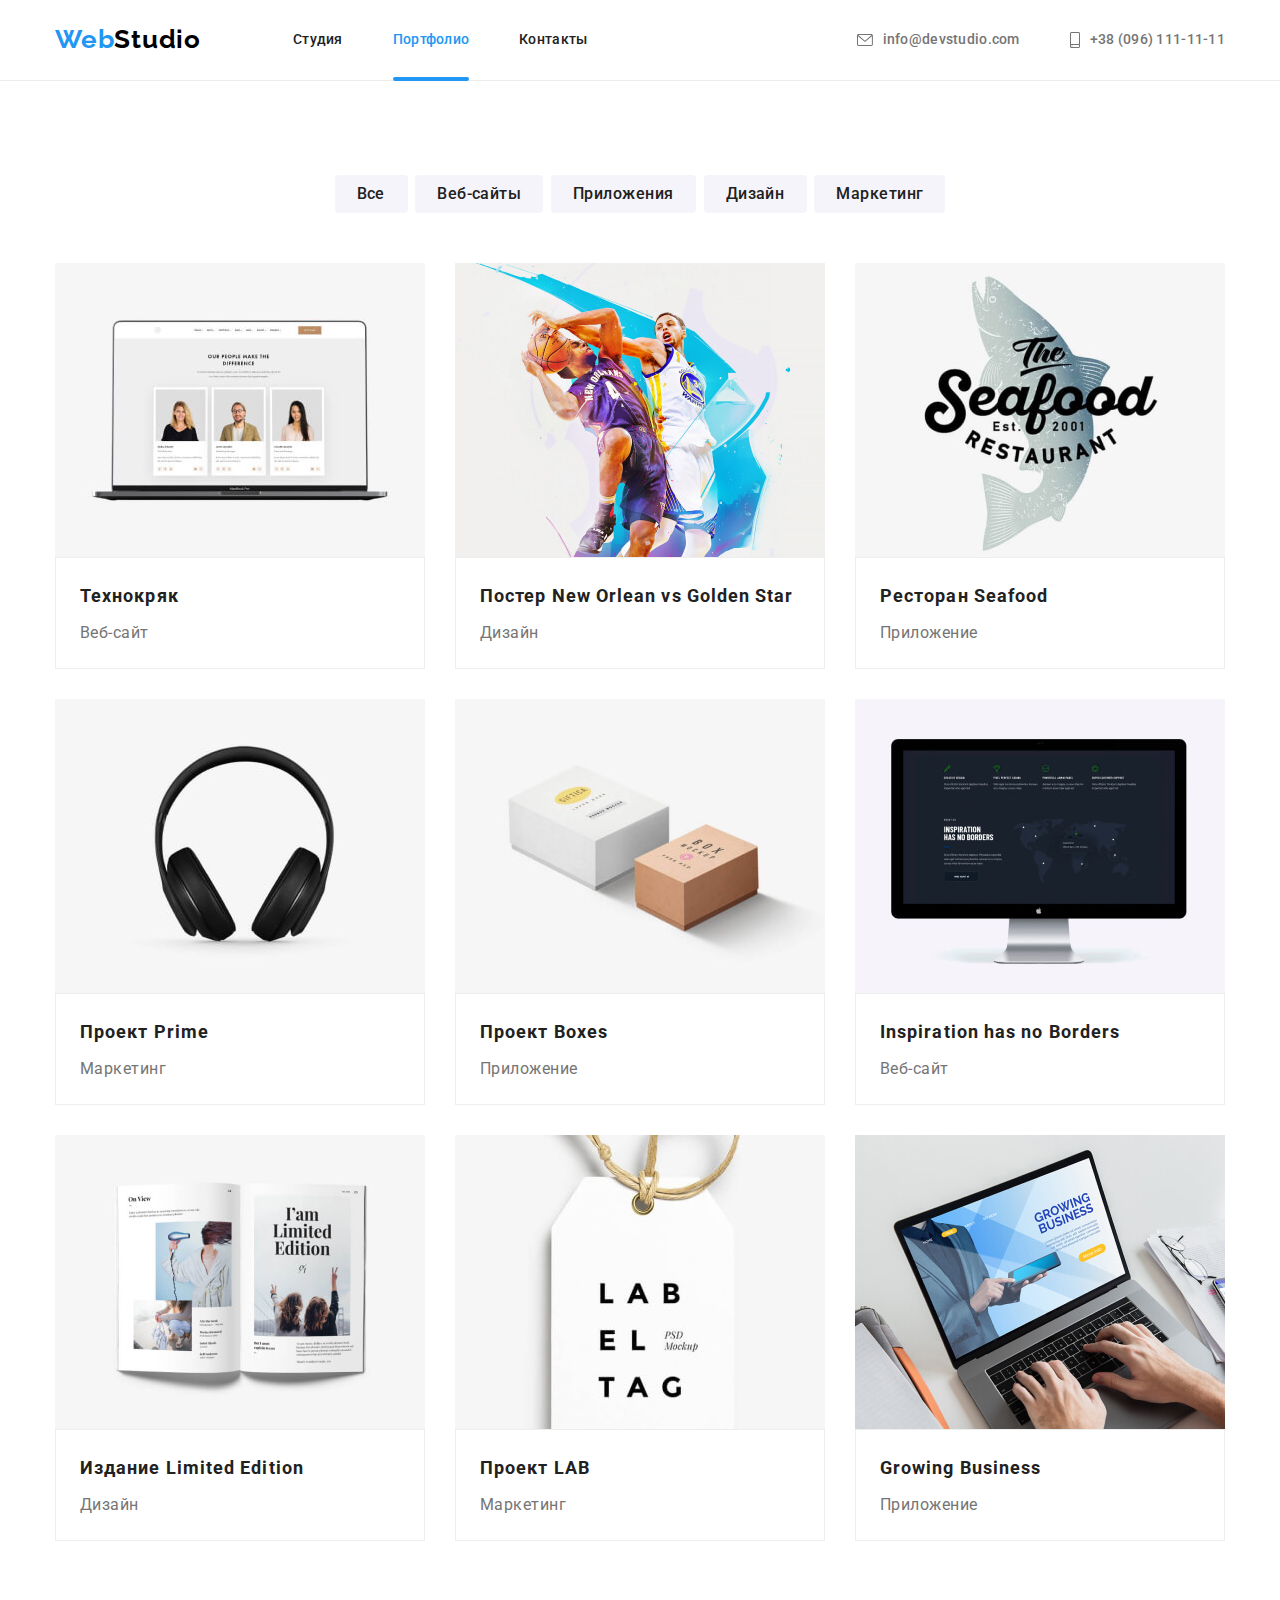
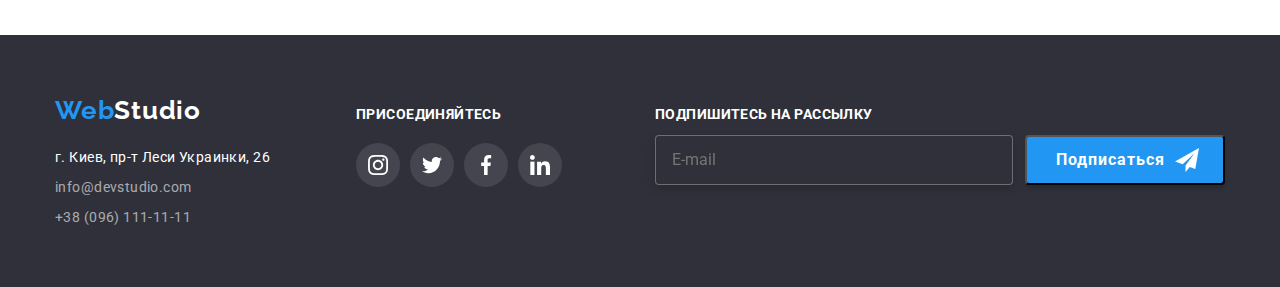
==== commit 8d93a1d1: "teg p" ====
--- a/portfolio.html
+++ b/portfolio.html
@@ -396,8 +396,8 @@
             <!--======= Ссылки в социальныж сетях ======== -->
 
           <div class="footsocial">
-            <h3 class="footsocial-title">ПРИСОЕДИНЯЙТЕСЬ
-            </h3>
+            <p class="footsocial-title">ПРИСОЕДИНЯЙТЕСЬ
+            </p>
             <ul class="footsocial-list list">
               <li class="footsocial-item">
                 <a class="footsocial-link" href=" ">
--- a/css/main.min.css
+++ b/css/main.min.css
@@ -1,2 +1,2 @@
-.visually-hidden{position:absolute !important;clip:rect(1px 1px 1px 1px);clip:rect(1px, 1px, 1px, 1px);clip-path:imset(100%);padding:0 !important;border:0 !important;height:1px !important;width:1px !important;overflow:hidden;margin:-1px;white-space:nowrap}:root{--primary-text-color: #757575;--title-text-color: #212121;--accent-color: #2196f3;--primary-white-color: #ffffff;--main-font: 'Roboto', sans-serif;--secondary-font: 'Raleway', 'Oleo Script', sans-serif;--time-fn: cubic-bezier(0.4, 0, 0.2, 1)}body{background-color:var(--primary-white-color);color:var(--primary-text-color);font-family:var(--main-font)}.list{list-style:none}.link{text-decoration:none}h1,h2,h3,h4,h5,h6{margin:0}ul,ol{margin:0;padding:0}p{margin:0}img{display:block}.container{width:1200px;padding-left:15px;padding-right:15px;margin:0 auto}.hero-title{font-weight:900;font-size:44px;line-height:1.36;text-align:center;letter-spacing:0.06em;text-transform:uppercase;width:696px;margin:auto;color:var(--primary-white-color)}.logo{display:block;width:145px;border:0px;padding-top:24px;padding-bottom:25px;font-family:var(--secondary-font);font-style:normal;font-weight:700;font-size:26px;line-height:1.19;letter-spacing:0.03em;color:#000000}.logo-web{font-family:var(--secondary-font);font-style:normal;font-weight:700;font-size:26px;line-height:1.19;letter-spacing:0.03em;color:var(--accent-color)}.footer-logo{display:block;width:145px;border:0px;height:31px;margin-bottom:20px;font-family:var(--secondary-font);font-style:normal;font-weight:700;font-size:26px;line-height:1.19;letter-spacing:0.03em;color:var(--primary-white-color)}.nav{display:flex;align-items:center}.nav-link{position:relative;display:block;color:currentColor;transition:color 250ms var(--time-fn)}.nav-link::after{content:'';position:absolute;left:0;bottom:-33px;display:block;width:100%;height:4px;border-radius:2px;background-color:var(--accent-color);transform:scale(0, 0);transition:transform 250ms var(--time-fn)}.nav-link:hover::after,.nav-link:focus::after{transform:scale(1, 1)}.nav-list{display:flex;border:0px;padding-top:32px;padding-bottom:32px}.nav-list .link{display:block;font-weight:500;font-size:14px;line-height:1.14;letter-spacing:0.02em;color:var(--title-text-color);text-decoration:none;transition:color 250ms var(--time-fn)}.nav-list .link:hover,.nav-list .link:focus,.nav-list .link:active,.nav-list .link.current{color:var(--accent-color)}.nav-list .link.current{position:relative;color:var(--accent-color)}.nav-list .link.current:before{opacity:1}.nav-list .link::before{content:'';display:inline-block;align-items:center;position:absolute;opacity:0;left:0px;bottom:-33px;width:100%;height:4px;background-color:var(--accent-color);border-radius:2px}.nav-list-item:not(:last-child){margin-right:50px}.address-list{display:flex;border:0px;padding-top:32px;padding-bottom:32px;transition:color 250ms var(--time-fn)}.address-list .address-list-item{display:flex;align-items:center}.address-list-item:not(:last-child){margin-right:50px}.link-mail,.link-tel{display:flex;font-style:normal;font-weight:500;font-size:14px;line-height:1.14;letter-spacing:0.02em;color:var(--primary-text-color);text-decoration:none;align-items:center;transition:color 250ms var(--time-fn)}.address-list .link-mail:hover,.address-list .link-mail:focus,.address-list .link-tel:hover,.address-list .link-tel:focus{color:var(--accent-color)}.icon-tel,.icon-mail{display:block;width:10px;height:16px;margin-right:10px;fill:#757575;transition:fill 250ms var(--time-fn);fill:currentColor}.btn-hero-modal{min-width:200px;height:50px;border:0;cursor:pointer;border-radius:4px;font-weight:700;font-size:16px;line-height:1.87;letter-spacing:0.06em;margin:auto;margin-top:30px;display:flex;align-items:center;text-align:center;padding:10px 32px;box-shadow:0px 4px 4px rgba(0,0,0,0.15);color:var(--primary-white-color);background-color:var(--accent-color)}.btn-modal-form{font-family:inherit;font-style:400;font-weight:700;font-size:16px;line-height:1.87;display:flex;justify-content:space-between;margin:0 auto;align-items:center;text-align:center;text-decoration:none;letter-spacing:0.06em;box-shadow:0px 4px 4px rgba(0,0,0,0.15);border-radius:4px;padding-bottom:10px;padding-top:10px;padding-right:55px;padding-left:55px;color:var(--primary-white-color);background-color:var(--accent-color);border:1px solid transparent;cursor:pointer;transition:background-color 250ms var(--time-fn)}.btn-modal-form:hover,.btn-modal-form:focus{background-color:var(--accent-color);color:var(--primary-white-color)}.btn-modal-close{position:absolute;top:8px;right:8px;width:30px;height:30px;justify-content:center;align-items:center;border-radius:50%;background-color:var(--primary-white-color);border:1px solid rgba(0,0,0,0.1);cursor:pointer;transition:fill 250ms var(--time-fn)}.btn-modal-close:hover .icon-close-btn,.btn-modal-close:focus .icon-close-btn{fill:var(--accent-color)}.icon-close-btn{width:18px;height:18px}.backdrop{position:fixed;left:0;top:-1px;z-index:100;width:100%;height:100vh;background-color:rgba(0,0,0,0.2);transition:transform 250ms var(--time-fn)}.backdrop.is-hidden{transition:all 250ms var(--time-fn) 250ms}.modal{position:absolute;top:50%;left:50%;width:528px;height:581px;background-color:var(--primary-white-color);transform:translate(-50%, -50%) scale(1);transition:transform 250ms var(--time-fn) 250ms;padding:40px;border-radius:4px}.backdrop.is-hidden .modal{transform:translate(-50%, -50%) scale(0);transition:transform 250ms var(--time-fn) 250ms}.is-hidden{opacity:0;visibility:hidden;pointer-events:none}.modal-form{display:flex;flex-direction:column;height:501px}.modal-text{margin-bottom:12px;font-family:Roboto;font-style:normal;font-weight:bold;font-size:20px;line-height:1.15;text-align:center;letter-spacing:0.03em;color:#212121}.form-field{height:58px;margin-bottom:10px;display:block;font-family:Roboto;font-style:normal;font-weight:400;font-size:12px;line-height:1.67;letter-spacing:0.01em;color:var(--primary-text-color)}.textarea{height:138px;margin-bottom:0px;display:block;font-family:Roboto;font-style:normal;font-weight:400;font-size:12px;line-height:1.67;letter-spacing:0.01em;color:#757575}.form-input{width:100%;height:40px;padding-left:42px;border-radius:4px;border:1px solid rgba(33,33,33,0.2)}.form-input:focus,.form-input:hover{outline:none;border-color:var(--accent-color)}.form-wraper{position:relative;display:block;margin-top:4px}.form-icon{position:absolute;display:block;width:18px;height:18px;left:12px;top:50%;transform:translateY(-50%);transition:fill 250ms var(--time-fn);fill:var(--title-text-color)}.form-input:focus+.form-icon,.form-input:hover+.form-icon{fill:var(--accent-color)}.comment{position:relative;font-family:Roboto;font-style:normal;font-weight:normal;font-size:14px;line-height:1.14;letter-spacing:0.01em;display:flex;width:100%;height:120px;border-radius:4px;margin-top:4px;padding:12px 16px;border:1px solid rgba(33,33,33,0.2);resize:none;margin-bottom:20px;transition:border-color 250ms var(--time-fn)}.comment:focus,.comment:hover{outline:none;border-color:var(--accent-color)}.comment::placeholder{color:rgba(117,117,117,0.5)}.checkbox-accept{display:flex;align-items:center;margin-bottom:30px;margin-top:20px;font-family:Roboto;font-style:normal;font-weight:400;font-size:14px;line-height:1.71;letter-spacing:0.03em;color:var(--primary-text-color);padding-left:14px;transition:border-color 250ms var(--time-fn),background-color 250ms var(--time-fn)}.checkbox-accept::before{display:flex;content:'';width:16px;height:15px;border-radius:2px;border:2px solid var(--title-text-color);margin-right:8px}.form-policy:checked+.checkbox-accept::before{background-image:url(../images/iconcheck.svg);border-color:var(--accent-color);background-color:var(--accent-color);background-size:contain;background-origin:content-box}.contract-link{text-decoration:underline;text-decoration-skip-ink:none;color:var(--accent-color)}.features-item .section-features-title{width:270px;height:16px;font-weight:700;font-size:14px;line-height:1.14;letter-spacing:0.03em;text-transform:uppercase;color:var(--title-text-color)}.features-text{width:270px;height:75px;margin-top:10px;font-weight:400;font-size:14px;line-height:1.71;letter-spacing:0.03em;color:var(--primary-text-color)}.icon-antenna::before{background-image:url("../images/icon/antenna.svg")}.icon-clock::before{background-image:url("../images/icon/clock.svg")}.icon-diagram::before{background-image:url("../images/icon/diagram.svg")}.icon-astronaut::before{background-image:url("../images/icon/astronaut.svg")}.section-title-about,.section-title-team{font-weight:700;font-size:36px;line-height:1.16;text-align:center;letter-spacing:0.03em;color:var(--title-text-color)}.work-info{width:fit-content;font-style:400;font-weight:700;font-size:14px;line-height:1.14px;text-align:center;letter-spacing:0.03em;text-transform:uppercase;color:var(--primary-white-color)}.btn-fil{height:38px;cursor:pointer;border:0;border-radius:4px;padding:6px 22px;font-weight:500;font-size:16px;line-height:1.625;letter-spacing:0.03em;text-align:center;display:flex;justify-content:space-between;color:var(--title-text-color);background-color:#f5f4fa;transition:250ms var(--time-fn)}.social-list-link{display:flex;justify-content:center;align-items:center;width:44px;height:44px;border-radius:50%;background-color:#ffffff;margin-right:10px;transition:250ms var(--time-fn)}.social-list-link:hover .social-list-icon,.social-list-link:focus .social-list-icon{fill:#ffffff}.social-list-link:hover,.social-list-link:focus{background-color:var(--accent-color)}.proj-link{display:inline-block}.proj-link:hover,.proj-link:focus{box-shadow:0px 1px 1px rgba(0,0,0,0.12),0px 4px 4px rgba(0,0,0,0.06),1px 4px 6px rgba(0,0,0,0.16)}.proj-link:hover .overlay-txt,.proj-link:focus .overlay-txt{transform:translate(0%)}.btn-footer-form{width:200px;height:50px;background:var(--accent-color);box-shadow:0px 4px 4px rgba(0,0,0,0.15);border-radius:4px;padding-top:10px;padding-bottom:10px;padding-left:29px;display:flex;align-items:center;text-align:center;letter-spacing:0.06em;color:var(--primary-white-color);margin-left:12px;font-family:Roboto;font-style:normal;font-weight:bold;font-size:16px;line-height:1.875}.icon-send{width:24px;height:24px;margin-left:10px;fill:white}.overlay{display:block;position:relative;overflow:hidden}.overlay-txt{position:absolute;top:0;left:0;width:100%;height:100%;padding:63px 24px;background:rgba(33,150,243,0.9);font-family:Roboto;font-style:normal;font-weight:normal;font-size:18px;line-height:1.56;letter-spacing:0.03em;color:var(--primary-white-color);transform:translateY(100%);transition:transform 250ms var(--time-fn)}.page-header{border-bottom:1px solid #ececec}.page-header .container{display:flex;align-items:center}.page-header .logo{margin-right:93px}.page-header .address{margin-left:auto}.hero{margin-left:auto;margin-right:auto;max-width:1600px;min-height:600px;background-color:#2f303a;background-image:linear-gradient(rgba(47,48,58,0.4), rgba(47,48,58,0.4)),url("../images/hero.jpg");background-repeat:no-repeat;background-position:center;background-size:cover;display:flex;justify-content:center;align-items:center}.features{padding-top:94px;padding-bottom:94px}.features-list{display:flex}.features-item:not(:last-child){margin-right:30px}.features-item::before{content:'';display:block;height:120px;background-repeat:no-repeat;background-position:center;background-color:#f5f4fa;border-radius:4px;margin-bottom:30px}.work{padding-bottom:94px}.work-list{display:flex;margin-top:50px}.work-list .work-img{position:relative}.work-list .work-img:not(:last-child){margin-right:30px;padding:0;border:0}.workart{position:relative;left:0;bottom:0;width:100%;display:inline-flex;justify-content:center;align-items:center;position:absolute;max-width:370px;min-height:70px;background:rgba(47,48,58,0.8)}.section-team{padding-top:94px;padding-bottom:94px;background-color:#f5f4fa}.social-list{display:flex;width:206px;height:44px;margin:auto}.social-list-icon{width:20px;height:20px;fill:#afb1b8}.section-title-team{padding-bottom:50px}.work-list-team{display:flex;justify-content:space-between}.work-list-team .team-name{font-weight:500;font-size:16px;line-height:1.18;letter-spacing:0.03em;color:var(--title-text-color);text-align:center}.team-name{margin-bottom:10px}.work-list-content{padding-top:30px;padding-bottom:16px}.team-position{margin-bottom:16px;margin-left:auto;margin-right:auto;min-width:130px;height:19px;font-weight:400;font-size:16px;line-height:1.18;letter-spacing:0.03em;color:var(--primary-text-color);text-align:center}.work-team{width:270px;min-height:428px;background-color:var(--primary-white-color);box-shadow:0px 1px 3px rgba(0,0,0,0.12),0px 1px 1px rgba(0,0,0,0.14),0px 2px 1px rgba(0,0,0,0.2);border-radius:0px 0px 4px 4px}.regular{padding-top:94px;padding-bottom:94px}.regular-title{font-weight:700;font-size:36px;line-height:1.16;text-align:center;letter-spacing:0.03em;margin-bottom:50px;color:var(--title-text-color)}.regular-icon{transition:250ms var(--time-fn)}.regular .regular-list{display:flex;justify-content:space-between;align-items:center;transition:250ms var(--time-fn)}.regular .regular-list-item{display:flex;width:170px;height:90px;border:1px solid #afb1b8;box-sizing:border-box;border-radius:4px;justify-content:center;align-items:center;transition:250ms var(--time-fn)}.regular .regular-list-item:hover,.regular .regular-list-item:focus{border-color:var(--accent-color);cursor:pointer}.regular .regular-list-item:hover .regular-icon,.regular .regular-list-item:focus .regular-icon{fill:var(--accent-color)}.regular .regular-list-link:focus{fill:var(--accent-color)}.regular .regular-list-link{display:flex;justify-content:center;align-items:center;width:170px;height:90px;fill:#afb1b8;transition:250ms var(--time-fn)}.footer{background-color:#2f303a;padding-top:60px;padding-bottom:60px;display:block}.footcontainer{align-items:baseline;display:flex}.footer-address-list{min-height:81px}.footer-address-list-item:nth-last-child(2){margin:9px 0;padding:0;border:0}.link-address{display:block;font-style:normal;font-weight:400;font-size:14px;line-height:1.71;letter-spacing:0.03em;text-decoration:none;color:var(--primary-white-color);width:231px;height:21px}.foot-link-mail{display:block;font-style:normal;font-weight:400;font-size:14px;line-height:1.71;letter-spacing:0.03em;text-decoration:none;color:rgba(255,255,255,0.6);width:231px;height:21px}.foot-link-tel{display:block;font-style:normal;font-weight:400;font-size:14px;line-height:1.71;letter-spacing:0.03em;text-decoration:none;color:rgba(255,255,255,0.6);width:231px;height:21px}.footlogaddress{display:inline-block}.footsocial{width:206px;min-height:80px;display:inline-block;margin-left:70px}.footsocial-title{font-weight:700;font-size:14px;line-height:1.14;letter-spacing:0.03em;text-transform:uppercase;margin-bottom:20px;color:var(--primary-white-color)}.footsocial-icon{width:20px;height:20px;fill:var(--primary-white-color)}.footsocial-list{display:flex;justify-content:space-between}.footsocial-link{display:flex;width:44px;height:44px;justify-content:center;align-items:center;background:rgba(255,255,255,0.1);border-radius:50%;transition:250ms var(--time-fn)}.footer-box{display:block;margin-left:93px}.footer-form{font-family:Roboto;font-style:normal;font-weight:normal;font-size:16px;line-height:1.25;align-items:center;letter-spacing:0.03em;color:rgba(255,255,255,0.6)}.footer-field{display:flex;margin-top:12px;align-items:center;position:relative}.footer-form-paragraph{font-style:400;font-weight:700;font-size:14px;line-height:1.14px;letter-spacing:0.03em;text-transform:uppercase;margin-bottom:20px;color:var(--primary-white-color)}.input{border:1px solid rgba(255,255,255,0.3);box-sizing:border-box;filter:drop-shadow(0px 4px 4px rgba(0,0,0,0.15));border-radius:4px;width:358px;height:50px;background-color:#2f303a;padding:15px 16px;color:rgba(255,255,255,0.6)}.navigation-list-link.current{color:var(--accent-color)}.footsocial-link:hover,.footsocial-link:focus{background-color:var(--accent-color);cursor:pointer;display:flex;align-items:center;letter-spacing:0.03em;font-family:Roboto;font-style:normal;font-weight:normal;font-size:16px;line-height:1.25}
+.visually-hidden{position:absolute !important;clip:rect(1px 1px 1px 1px);clip:rect(1px, 1px, 1px, 1px);clip-path:imset(100%);padding:0 !important;border:0 !important;height:1px !important;width:1px !important;overflow:hidden;margin:-1px;white-space:nowrap}:root{--primary-text-color: #757575;--title-text-color: #212121;--accent-color: #2196f3;--primary-white-color: #ffffff;--main-font: 'Roboto', sans-serif;--secondary-font: 'Raleway', 'Oleo Script', sans-serif;--time-fn: cubic-bezier(0.4, 0, 0.2, 1)}body{background-color:var(--primary-white-color);color:var(--primary-text-color);font-family:var(--main-font)}.list{list-style:none}.link{text-decoration:none}h1,h2,h3,h4,h5,h6{margin:0}ul,ol{margin:0;padding:0}p{margin:0}img{display:block}.container{width:1200px;padding-left:15px;padding-right:15px;margin:0 auto}.hero-title{font-weight:900;font-size:44px;line-height:1.36;text-align:center;letter-spacing:0.06em;text-transform:uppercase;width:696px;margin:auto;color:var(--primary-white-color)}.logo{display:block;width:145px;border:0px;padding-top:24px;padding-bottom:25px;font-family:var(--secondary-font);font-style:normal;font-weight:700;font-size:26px;line-height:1.19;letter-spacing:0.03em;color:#000000}.logo-web{font-family:var(--secondary-font);font-style:normal;font-weight:700;font-size:26px;line-height:1.19;letter-spacing:0.03em;color:var(--accent-color)}.footer-logo{display:block;width:145px;border:0px;height:31px;margin-bottom:20px;font-family:var(--secondary-font);font-style:normal;font-weight:700;font-size:26px;line-height:1.19;letter-spacing:0.03em;color:var(--primary-white-color)}.nav{display:flex;align-items:center}.nav-link{position:relative;display:block;color:currentColor;transition:color 250ms var(--time-fn)}.nav-link::after{content:'';position:absolute;left:0;bottom:-33px;display:block;width:100%;height:4px;border-radius:2px;background-color:var(--accent-color);transform:scale(0, 0);transition:transform 250ms var(--time-fn)}.nav-link:hover::after,.nav-link:focus::after{transform:scale(1, 1)}.nav-list{display:flex;border:0px;padding-top:32px;padding-bottom:32px}.nav-list .link{display:block;font-weight:500;font-size:14px;line-height:1.14;letter-spacing:0.02em;color:var(--title-text-color);text-decoration:none;transition:color 250ms var(--time-fn)}.nav-list .link:hover,.nav-list .link:focus,.nav-list .link:active,.nav-list .link.current{color:var(--accent-color)}.nav-list .link.current{position:relative;color:var(--accent-color)}.nav-list .link.current:before{opacity:1}.nav-list .link::before{content:'';display:inline-block;align-items:center;position:absolute;opacity:0;left:0px;bottom:-33px;width:100%;height:4px;background-color:var(--accent-color);border-radius:2px}.nav-list-item:not(:last-child){margin-right:50px}.address-list{display:flex;border:0px;padding-top:32px;padding-bottom:32px;transition:color 250ms var(--time-fn)}.address-list .address-list-item{display:flex;align-items:center}.address-list-item:not(:last-child){margin-right:50px}.link-mail,.link-tel{display:flex;font-style:normal;font-weight:500;font-size:14px;line-height:1.14;letter-spacing:0.02em;color:var(--primary-text-color);text-decoration:none;align-items:center;transition:color 250ms var(--time-fn)}.address-list .link-mail:hover,.address-list .link-mail:focus,.address-list .link-tel:hover,.address-list .link-tel:focus{color:var(--accent-color)}.icon-mail{width:16px;height:12px;display:block;margin-right:10px;fill:#757575;transition:fill 250ms var(--time-fn);fill:currentColor}.icon-tel{width:10px;height:16px;display:block;margin-right:10px;fill:#757575;transition:fill 250ms var(--time-fn);fill:currentColor}.btn-hero-modal{min-width:200px;height:50px;border:0;cursor:pointer;border-radius:4px;font-weight:700;font-size:16px;line-height:1.87;letter-spacing:0.06em;margin:auto;margin-top:30px;display:flex;align-items:center;text-align:center;padding:10px 32px;box-shadow:0px 4px 4px rgba(0,0,0,0.15);color:var(--primary-white-color);background-color:var(--accent-color)}.btn-modal-form{font-family:inherit;font-style:400;font-weight:700;font-size:16px;line-height:1.87;display:flex;justify-content:space-between;margin:0 auto;align-items:center;text-align:center;text-decoration:none;letter-spacing:0.06em;box-shadow:0px 4px 4px rgba(0,0,0,0.15);border-radius:4px;padding-bottom:10px;padding-top:10px;padding-right:55px;padding-left:55px;color:var(--primary-white-color);background-color:var(--accent-color);border:1px solid transparent;cursor:pointer;transition:background-color 250ms var(--time-fn)}.btn-modal-form:hover,.btn-modal-form:focus{background-color:var(--accent-color);color:var(--primary-white-color)}.btn-modal-close{position:absolute;top:8px;right:8px;width:30px;height:30px;justify-content:center;align-items:center;border-radius:50%;background-color:var(--primary-white-color);border:1px solid rgba(0,0,0,0.1);cursor:pointer;transition:fill 250ms var(--time-fn)}.btn-modal-close:hover .icon-close-btn,.btn-modal-close:focus .icon-close-btn{fill:var(--accent-color)}.icon-close-btn{width:18px;height:18px}.backdrop{position:fixed;left:0;top:-1px;z-index:100;width:100%;height:100vh;background-color:rgba(0,0,0,0.2);transition:transform 250ms var(--time-fn)}.backdrop.is-hidden{transition:all 250ms var(--time-fn) 250ms}.modal{position:absolute;top:50%;left:50%;width:528px;height:581px;background-color:var(--primary-white-color);transform:translate(-50%, -50%) scale(1);transition:transform 250ms var(--time-fn) 250ms;padding:40px;border-radius:4px}.backdrop.is-hidden .modal{transform:translate(-50%, -50%) scale(0);transition:transform 250ms var(--time-fn) 250ms}.is-hidden{opacity:0;visibility:hidden;pointer-events:none}.modal-form{display:flex;flex-direction:column;height:501px}.modal-text{margin-bottom:12px;font-family:Roboto;font-style:normal;font-weight:bold;font-size:20px;line-height:1.15;text-align:center;letter-spacing:0.03em;color:#212121}.form-field{height:58px;margin-bottom:10px;display:block;font-family:Roboto;font-style:normal;font-weight:400;font-size:12px;line-height:1.67;letter-spacing:0.01em;color:var(--primary-text-color)}.textarea{height:138px;margin-bottom:0px;display:block;font-family:Roboto;font-style:normal;font-weight:400;font-size:12px;line-height:1.67;letter-spacing:0.01em;color:#757575}.form-input{width:100%;height:40px;padding-left:42px;border-radius:4px;border:1px solid rgba(33,33,33,0.2)}.form-input:focus,.form-input:hover{outline:none;border-color:var(--accent-color)}.form-wraper{position:relative;display:block;margin-top:4px}.form-icon{position:absolute;display:block;width:18px;height:18px;left:12px;top:50%;transform:translateY(-50%);transition:fill 250ms var(--time-fn);fill:var(--title-text-color)}.form-input:focus+.form-icon,.form-input:hover+.form-icon{fill:var(--accent-color)}.comment{position:relative;font-family:Roboto;font-style:normal;font-weight:normal;font-size:14px;line-height:1.14;letter-spacing:0.01em;display:flex;width:100%;height:120px;border-radius:4px;margin-top:4px;padding:12px 16px;border:1px solid rgba(33,33,33,0.2);resize:none;margin-bottom:20px;transition:border-color 250ms var(--time-fn)}.comment:focus,.comment:hover{outline:none;border-color:var(--accent-color)}.comment::placeholder{color:rgba(117,117,117,0.5)}.checkbox-accept{display:flex;align-items:center;margin-bottom:30px;margin-top:20px;font-family:Roboto;font-style:normal;font-weight:400;font-size:14px;line-height:1.71;letter-spacing:0.03em;color:var(--primary-text-color);padding-left:14px;transition:border-color 250ms var(--time-fn),background-color 250ms var(--time-fn)}.checkbox-accept::before{display:flex;content:'';width:16px;height:15px;border-radius:2px;border:2px solid var(--title-text-color);margin-right:8px}.form-policy:checked+.checkbox-accept::before{background-image:url(../images/iconcheck.svg);border-color:var(--accent-color);background-color:var(--accent-color);background-size:contain;background-origin:content-box}.contract-link{text-decoration:underline;text-decoration-skip-ink:none;color:var(--accent-color)}.features-item .section-features-title{width:270px;height:16px;font-weight:700;font-size:14px;line-height:1.14;letter-spacing:0.03em;text-transform:uppercase;color:var(--title-text-color)}.features-text{width:270px;height:75px;margin-top:10px;font-weight:400;font-size:14px;line-height:1.71;letter-spacing:0.03em;color:var(--primary-text-color)}.icon-antenna::before{background-image:url("../images/icon/antenna.svg")}.icon-clock::before{background-image:url("../images/icon/clock.svg")}.icon-diagram::before{background-image:url("../images/icon/diagram.svg")}.icon-astronaut::before{background-image:url("../images/icon/astronaut.svg")}.section-title-about,.section-title-team{font-weight:700;font-size:36px;line-height:1.16;text-align:center;letter-spacing:0.03em;color:var(--title-text-color)}.work-info{width:fit-content;font-style:400;font-weight:700;font-size:14px;line-height:1.14px;text-align:center;letter-spacing:0.03em;text-transform:uppercase;color:var(--primary-white-color)}.btn-fil{height:38px;cursor:pointer;border:0;border-radius:4px;padding:6px 22px;font-weight:500;font-size:16px;line-height:1.625;letter-spacing:0.03em;text-align:center;display:flex;justify-content:space-between;color:var(--title-text-color);background-color:#f5f4fa;transition:250ms var(--time-fn)}.social-list-link{display:flex;justify-content:center;align-items:center;width:44px;height:44px;border-radius:50%;background-color:#ffffff;margin-right:10px;transition:250ms var(--time-fn)}.social-list-link:hover .social-list-icon,.social-list-link:focus .social-list-icon{fill:#ffffff}.social-list-link:hover,.social-list-link:focus{background-color:var(--accent-color)}.proj-link{display:inline-block}.proj-link:hover,.proj-link:focus{box-shadow:0px 1px 1px rgba(0,0,0,0.12),0px 4px 4px rgba(0,0,0,0.06),1px 4px 6px rgba(0,0,0,0.16)}.proj-link:hover .overlay-txt,.proj-link:focus .overlay-txt{transform:translate(0%)}.btn-footer-form{width:200px;height:50px;background:var(--accent-color);box-shadow:0px 4px 4px rgba(0,0,0,0.15);border-radius:4px;padding-top:10px;padding-bottom:10px;padding-left:29px;display:flex;align-items:center;text-align:center;letter-spacing:0.06em;color:var(--primary-white-color);margin-left:12px;font-family:Roboto;font-style:normal;font-weight:bold;font-size:16px;line-height:1.875}.icon-send{width:24px;height:24px;margin-left:10px;fill:white}.overlay{display:block;position:relative;overflow:hidden}.overlay-txt{position:absolute;top:0;left:0;width:100%;height:100%;padding:63px 24px;background:rgba(33,150,243,0.9);font-family:Roboto;font-style:normal;font-weight:normal;font-size:18px;line-height:1.56;letter-spacing:0.03em;color:var(--primary-white-color);transform:translateY(100%);transition:transform 250ms var(--time-fn)}.page-header{border-bottom:1px solid #ececec}.page-header .container{display:flex;align-items:center}.page-header .logo{margin-right:93px}.page-header .address{margin-left:auto}.hero{margin-left:auto;margin-right:auto;max-width:1600px;min-height:600px;background-color:#2f303a;background-image:linear-gradient(rgba(47,48,58,0.4), rgba(47,48,58,0.4)),url("../images/hero.jpg");background-repeat:no-repeat;background-position:center;background-size:cover;display:flex;justify-content:center;align-items:center}.features{padding-top:94px;padding-bottom:94px}.features-list{display:flex}.features-item:not(:last-child){margin-right:30px}.features-item::before{content:'';display:block;height:120px;background-repeat:no-repeat;background-position:center;background-color:#f5f4fa;border-radius:4px;margin-bottom:30px}.work{padding-bottom:94px}.work-list{display:flex;margin-top:50px}.work-list .work-img{position:relative}.work-list .work-img:not(:last-child){margin-right:30px;padding:0;border:0}.workart{position:relative;left:0;bottom:0;width:100%;display:inline-flex;justify-content:center;align-items:center;position:absolute;max-width:370px;min-height:70px;background:rgba(47,48,58,0.8)}.section-team{padding-top:94px;padding-bottom:94px;background-color:#f5f4fa}.social-list{display:flex;width:206px;height:44px;margin:auto}.social-list-icon{width:20px;height:20px;fill:#afb1b8}.section-title-team{padding-bottom:50px}.work-list-team{display:flex;justify-content:space-between}.work-list-team .team-name{font-weight:500;font-size:16px;line-height:1.18;letter-spacing:0.03em;color:var(--title-text-color);text-align:center}.team-name{margin-bottom:10px}.work-list-content{padding-top:30px;padding-bottom:16px}.team-position{margin-bottom:16px;margin-left:auto;margin-right:auto;min-width:130px;height:19px;font-weight:400;font-size:16px;line-height:1.18;letter-spacing:0.03em;color:var(--primary-text-color);text-align:center}.work-team{width:270px;min-height:428px;background-color:var(--primary-white-color);box-shadow:0px 1px 3px rgba(0,0,0,0.12),0px 1px 1px rgba(0,0,0,0.14),0px 2px 1px rgba(0,0,0,0.2);border-radius:0px 0px 4px 4px}.regular{padding-top:94px;padding-bottom:94px}.regular-title{font-weight:700;font-size:36px;line-height:1.16;text-align:center;letter-spacing:0.03em;margin-bottom:50px;color:var(--title-text-color)}.regular-icon{transition:250ms var(--time-fn)}.regular .regular-list{display:flex;justify-content:space-between;align-items:center;transition:250ms var(--time-fn)}.regular .regular-list-item{display:flex;width:170px;height:90px;border:1px solid #afb1b8;box-sizing:border-box;border-radius:4px;justify-content:center;align-items:center;transition:250ms var(--time-fn)}.regular .regular-list-item:hover,.regular .regular-list-item:focus{border-color:var(--accent-color);cursor:pointer}.regular .regular-list-item:hover .regular-icon,.regular .regular-list-item:focus .regular-icon{fill:var(--accent-color)}.regular .regular-list-link:focus{fill:var(--accent-color)}.regular .regular-list-link{display:flex;justify-content:center;align-items:center;width:170px;height:90px;fill:#afb1b8;transition:250ms var(--time-fn)}.footer{background-color:#2f303a;padding-top:60px;padding-bottom:60px;display:block}.footcontainer{align-items:baseline;display:flex}.footer-address-list{min-height:81px}.footer-address-list-item:nth-last-child(2){margin:9px 0;padding:0;border:0}.link-address{display:block;font-style:normal;font-weight:400;font-size:14px;line-height:1.71;letter-spacing:0.03em;text-decoration:none;color:var(--primary-white-color);width:231px;height:21px}.foot-link-mail{display:block;font-style:normal;font-weight:400;font-size:14px;line-height:1.71;letter-spacing:0.03em;text-decoration:none;color:rgba(255,255,255,0.6);width:231px;height:21px}.foot-link-tel{display:block;font-style:normal;font-weight:400;font-size:14px;line-height:1.71;letter-spacing:0.03em;text-decoration:none;color:rgba(255,255,255,0.6);width:231px;height:21px}.footlogaddress{display:inline-block}.footsocial{width:206px;min-height:80px;display:inline-block;margin-left:70px}.footsocial-title{font-weight:700;font-size:14px;line-height:1.14;letter-spacing:0.03em;text-transform:uppercase;margin-bottom:20px;color:var(--primary-white-color)}.footsocial-icon{width:20px;height:20px;fill:var(--primary-white-color)}.footsocial-list{display:flex;justify-content:space-between}.footsocial-link{display:flex;width:44px;height:44px;justify-content:center;align-items:center;background:rgba(255,255,255,0.1);border-radius:50%;transition:250ms var(--time-fn)}.footer-box{display:block;margin-left:93px}.footer-form{font-family:Roboto;font-style:normal;font-weight:normal;font-size:16px;line-height:1.25;align-items:center;letter-spacing:0.03em;color:rgba(255,255,255,0.6)}.footer-field{display:flex;margin-top:12px;align-items:center;position:relative}.footer-form-paragraph{font-style:400;font-weight:700;font-size:14px;line-height:1.14px;letter-spacing:0.03em;text-transform:uppercase;margin-bottom:20px;color:var(--primary-white-color)}.input{border:1px solid rgba(255,255,255,0.3);box-sizing:border-box;filter:drop-shadow(0px 4px 4px rgba(0,0,0,0.15));border-radius:4px;width:358px;height:50px;background-color:#2f303a;padding:15px 16px;color:rgba(255,255,255,0.6)}.navigation-list-link.current{color:var(--accent-color)}.footsocial-link:hover,.footsocial-link:focus{background-color:var(--accent-color);cursor:pointer;display:flex;align-items:center;letter-spacing:0.03em;font-family:Roboto;font-style:normal;font-weight:normal;font-size:16px;line-height:1.25}
 /*# sourceMappingURL=main.min.css.map */